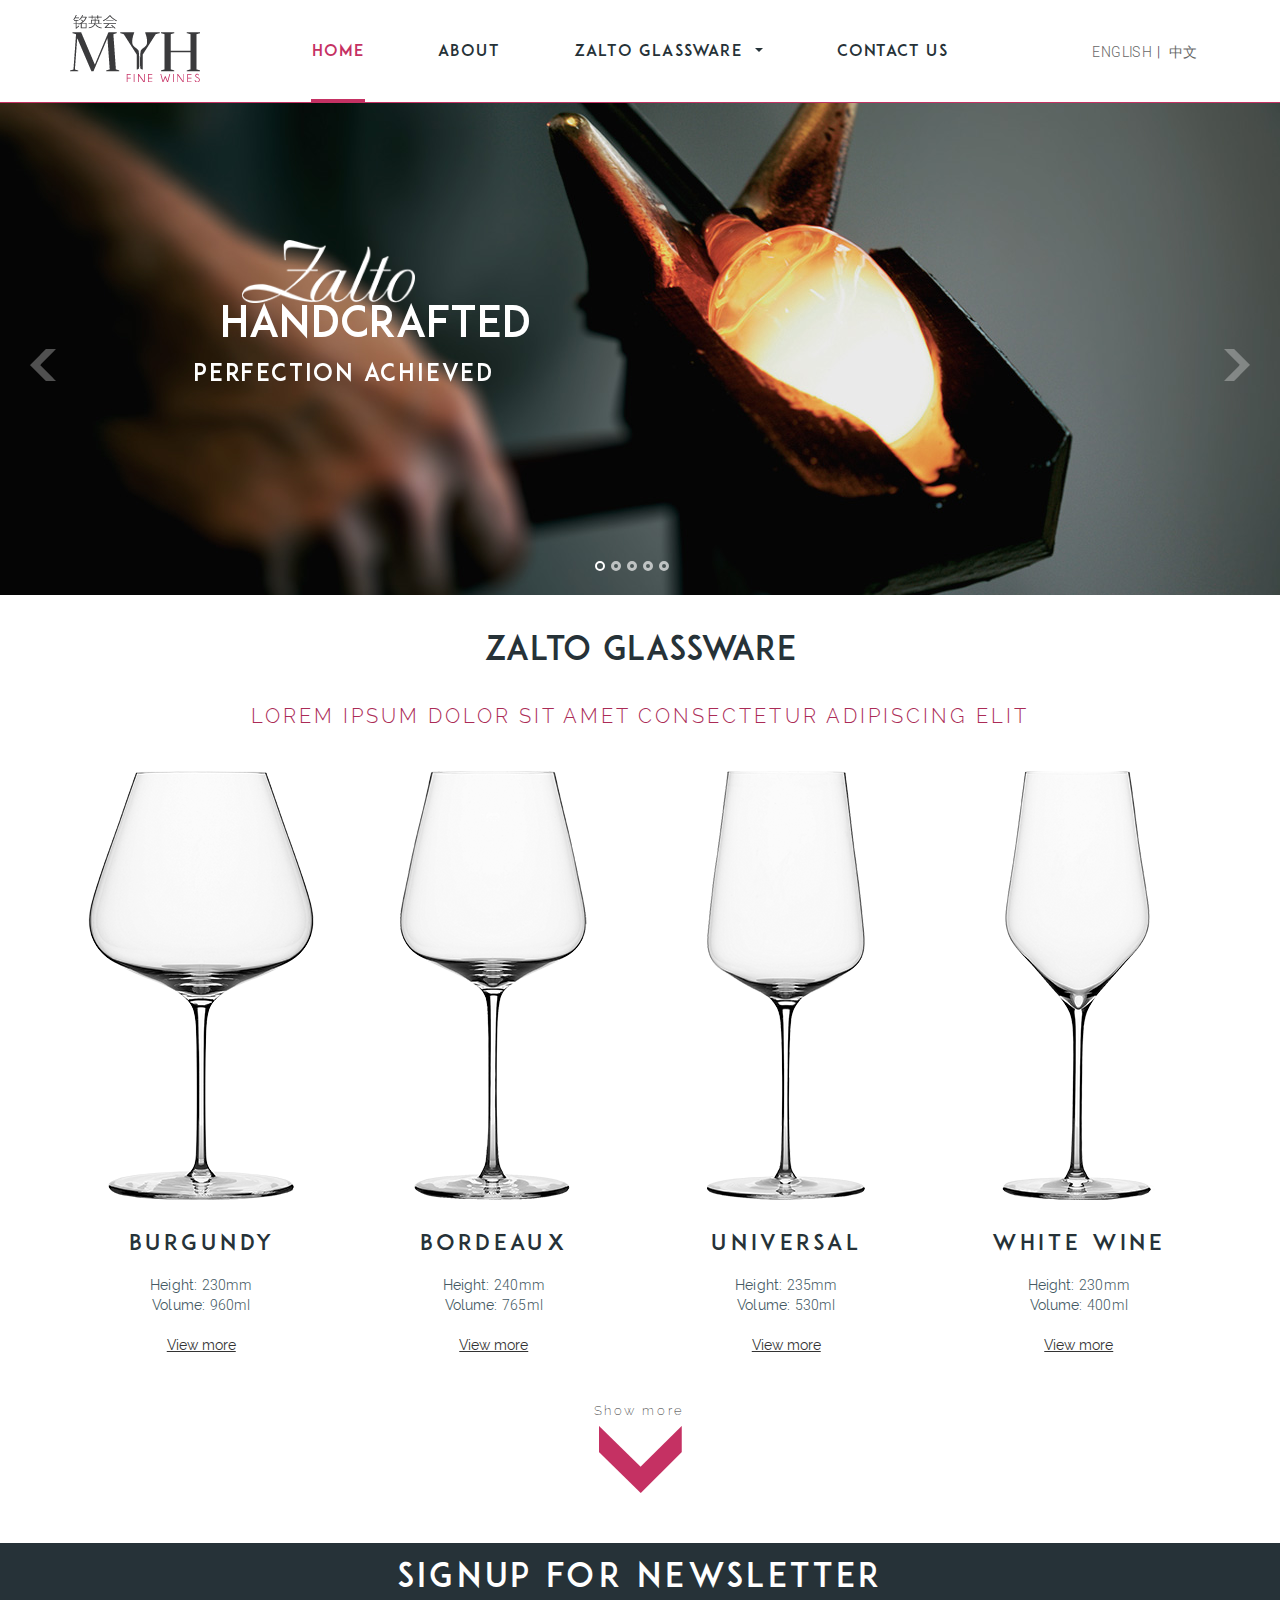
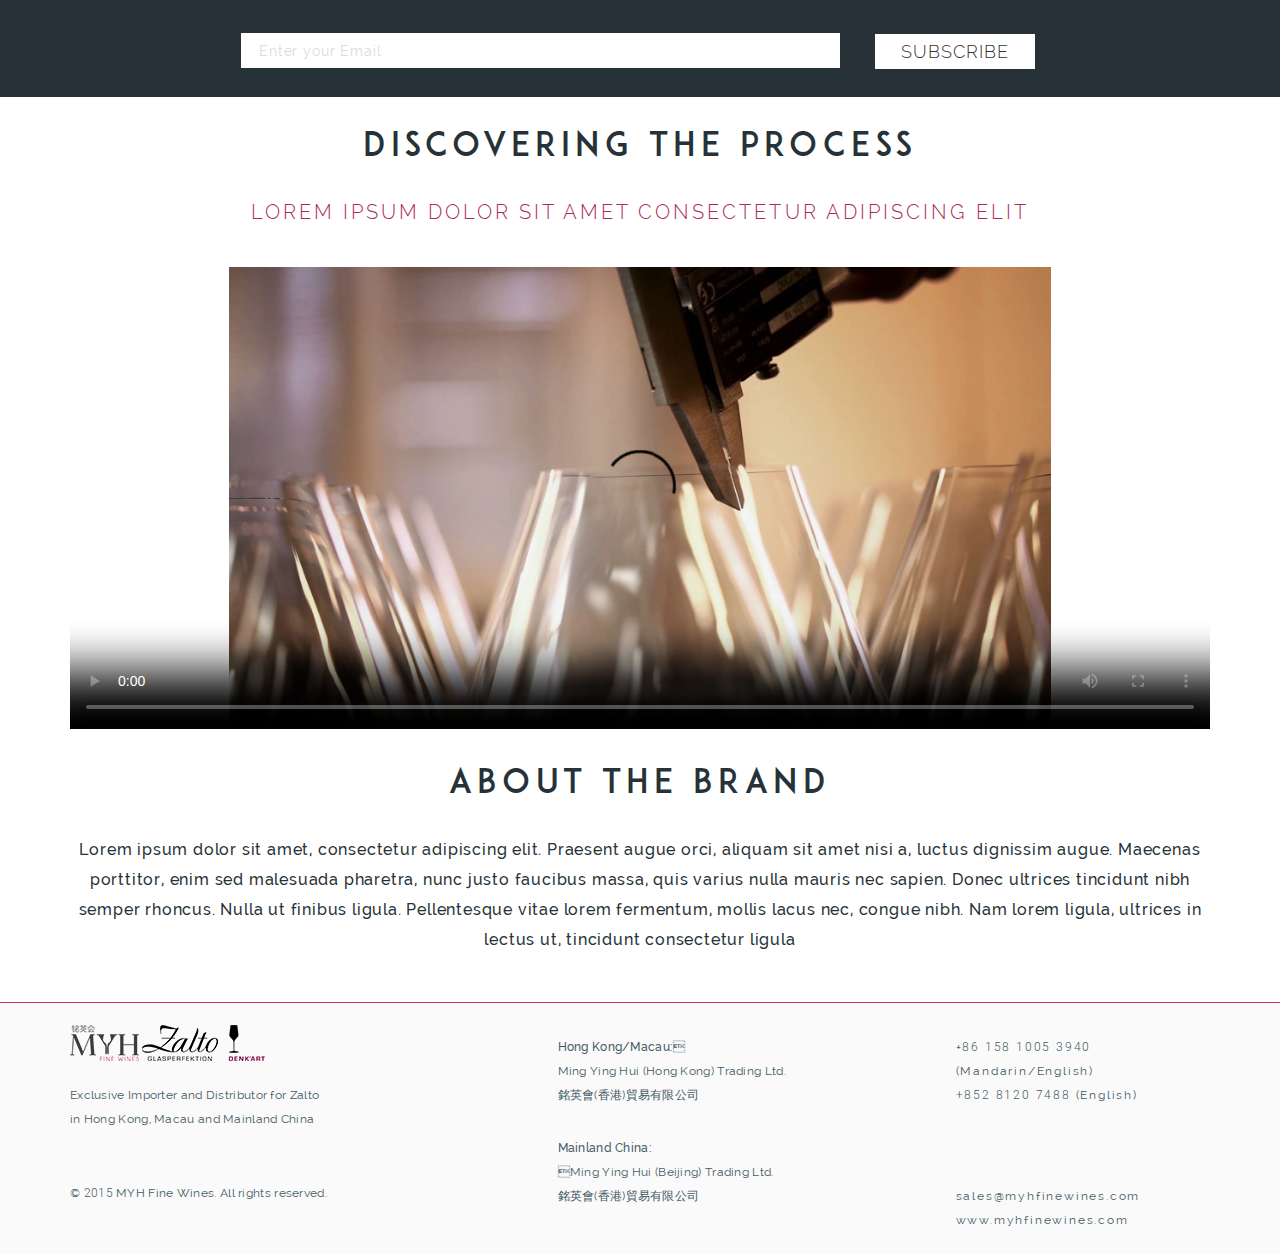
==== index.html @ 25526da5 "19.11.2015 11.42PM" ====
﻿<!DOCTYPE html>
<html lang="en-us">
<head>
    <title>Home</title>
    <meta charset="utf-8" />
    <meta http-equiv="X-UA-Compatible" content="IE=edge">
    <meta name="viewport" content="width=device-width, initial-scale=1.0, maximum-scale=1.0">
    <!-- CSS Files -->
    <!-- Fonts library -->
    <link href="stylesheets/fonts.css" rel="stylesheet" />
    <!-- Bootstrap core CSS-------->
    <link href="stylesheets/bootstrap.min.css" rel="stylesheet" />
    <!-- Custom css------->
    <link href="stylesheets/custom.css" rel="stylesheet" />
    <link href="stylesheets/header_footer.css" rel="stylesheet"/>
    <!-- Master Slider core CSS -->
    <link href="stylesheets/masterslider.css" rel="stylesheet" />

</head>
<body>
    <nav class="navbar navmy-cutom navbar-default navbar-fixed-top">
        <div class="container">
            <div class="navbar-header">
                <!-- For mobile nav -->

                <button type="button" class="navbar-toggle collapsed">
                    <span class="sr-only">Toggle navigation</span>
                    <span class="icon-bar"></span>
                    <span class="icon-bar"></span>
                    <span class="icon-bar"></span>
                </button>
                <!-- Logo -->
                <a class="navbar-brand" href="#">
                    <img alt="Brand" src="images/MYH_finewines_Logo.png">
                </a>
                <div class="lang-cont Mobile">
                    <a href="index.html" class="lang">ENGLISH</a>|
                    <a href="#" class="lang">中文 </a>
                </div>
            </div>
            <div class="navbar-collapse" id="navbar-collapse-1">
                <ul class="nav navbar-nav ">
                    <li class="current"><a href="index.html">HOME</a></li>
                    <li><a href="about.html">ABOUT</a></li>
                    <li class="dropdown">
                        <a href="#" class="dropdown-toggle" data-toggle="dropdown" role="button" aria-haspopup="true" aria-expanded="false">ZALTO GLASSWARE<span class="caret"></span></a>
                        <ul class="dropdown-menu">
                            <li><a href="thebrand.html">THE BRAND</a></li>
                            <li><a href="theglassware.html">THE GLASSWARE</a></li>
                            <li><a href="thepraise.html">THE PRAISE</a></li>
                        </ul>
                    </li>
                    <li><a href="contact.html">CONTACT US</a></li>
                </ul>
                <div class="lang-cont Desktop">
                    <a href="index.html" class="lang">ENGLISH</a>|
                    <a href="#" class="lang">中文 </a>
                </div>
            </div>
        </div><!-- /.container-fluid -->
    </nav>
    <section id="mainSlider">
        <div class="master-slider" id="masterslider" data-height="fullscreen">
            <div class="ms-slide">
                <img src="images/slider.jpg" data-src="images/slider.jpg" alt="lorem ipsum dolor sit" />
                <!-- slide text layer -->
                <img class="ms-layer" alt="Zalto"
                     style="top:145px;left:256px;"
                     data-type="image"
                     data-src="images/zalto_slider.png"
                     src="images/slider.jpg" />
                <h2 class="ms-layer"
                    style="top:172px;left:192px;"
                    data-type="text">
                    HANDCRAFTED
                </h2>
                <p class="ms-layer"
                   style="top:270px;left:204px;"
                   data-type="text">PERFECTION ACHIEVED</p>
            </div>
            <div class="ms-slide">
                <!-- slide background -->
                <img src="images/slider.jpg" data-src="images/slider.jpg" alt="lorem ipsum dolor sit" />
                <img class="ms-layer" alt="Zalto"
                     style="top:145px;left:256px;"
                     data-type="image"
                     data-src="images/zalto_slider.png"
                     src="images/slider.jpg" />
                <h2 class="ms-layer"
                    style="top:172px;left:192px;"
                    data-type="text">
                    HANDCRAFTED
                </h2>
                <p class="ms-layer"
                   style="top:270px;left:204px;"
                   data-type="text">PERFECTION ACHIEVED</p>
            </div>
            <div class="ms-slide">
                <!-- slide background -->
                <img src="images/slider.jpg" data-src="images/slider.jpg" alt="lorem ipsum dolor sit" />
                <img class="ms-layer" alt="Zalto"
                     style="top:145px;left:256px;"
                     data-type="image"
                     data-src="images/zalto_slider.png"
                     src="images/slider.jpg" />
                <h2 class="ms-layer"
                    style="top:172px;left:192px;"
                    data-type="text">
                    HANDCRAFTED
                </h2>
                <p class="ms-layer"
                   style="top:270px;left:204px;"
                   data-type="text">PERFECTION ACHIEVED</p>
            </div>
            <div class="ms-slide">
                <!-- slide background -->
                <img src="images/slider.jpg" data-src="images/slider.jpg" alt="lorem ipsum dolor sit" />
                <img class="ms-layer" alt="Zalto"
                     style="top:145px;left:256px;"
                     data-type="image"
                     data-src="images/zalto_slider.png"
                     src="images/slider.jpg" />
                <h2 class="ms-layer"
                    style="top:172px;left:192px;"
                    data-type="text">
                    HANDCRAFTED
                </h2>
                <p class="ms-layer"
                   style="top:270px;left:204px;"
                   data-type="text">PERFECTION ACHIEVED</p>
            </div>
            <div class="ms-slide">
                <!-- slide background -->
                <img src="images/slider.jpg" data-src="images/slider.jpg" alt="lorem ipsum dolor sit" />
                <img class="ms-layer" alt="Zalto"
                     style="top:145px;left:256px;"
                     data-type="image"
                     data-src="images/zalto_slider.png"
                     src="images/slider.jpg" />
                <h2 class="ms-layer"
                    style="top:172px;left:192px;"
                    data-type="text">
                    HANDCRAFTED
                </h2>
                <p class="ms-layer"
                   style="top:270px;left:204px;"
                   data-type="text">PERFECTION ACHIEVED</p>
            </div>
            <!-- end of slide -->
        </div>
        <!-- end of masterslider -->
    </section>
    <section id="zaltoGlassware">
        <div class="container">
            <div class="row">
                <div class="col-lg-12 col-md-12 col-sm-12 col-xs-12">
                    <h2>zalto glassware</h2>
                </div>
                <div class="col-lg-12 col-md-12 col-sm-12 col-xs-12">
                    <div class="slogan">Lorem ipsum dolor sit amet consectetur adipiscing elit</div>
                </div>
            </div>
            <div class="row">
                <div class="col-lg-3 col-md-3 col-sm-12 col-xs-12">
                    <div class="glass-img">
                        <img src="images/Burgundy.png" alt="Burgundy" />
                    </div>
                    <h3 class="glass-title">Burgundy</h3>
                    <div class="glass-param">
                        <div class="param">Height:<span class="param-number">230mm</span></div>
                        <div class="param">Volume:<span class="param-number">960ml</span></div>
                    </div>
                    <div class="description">
                        <div class="generalDesc">For structured, elegant red and white wines with depth and persistence</div>
                        <div class="secenderyDesc"><span class="desctitle">Especially for:</span>Pinot Noir, Nebbiolo, Barbera, as well as for full-bodied whites like Chardonnay or Grüner Veltliner</div>
                    </div>

                    <span class="swicher">View more</span>
                </div>
                <div class="col-lg-3 col-md-3 col-sm-12 col-xs-12">
                    <div class="glass-img">
                        <img src="images/Bordeaux.png" alt="Bordeaux" />
                    </div>
                    <h3 class="glass-title">Bordeaux</h3>
                    <div class="glass-param">
                        <div class="param">Height:<span class="param-number">240mm</span></div>
                        <div class="param">Volume:<span class="param-number">765ml</span></div>
                    </div>
                    <div class="description">
                        <div class="generalDesc">For full-bodied wines, supported by more tannins and extract</div>
                        <div class="secenderyDesc"><span class="desctitle">Especially for:</span>Bordeaux, Rioja, Brunello, Cabernet Sauvignon, Merlotand Shiraz</div>
                    </div>
                    <span class="swicher">View more</span>
                </div>
                <div class="col-lg-3 col-md-3 col-sm-12 col-xs-12">
                    <div class="glass-img">
                        <img src="images/Universal.png" alt="Universal" />
                    </div>
                    <h3 class="glass-title">Universal</h3>
                    <div class="glass-param">
                        <div class="param">Height:<span class="param-number">235mm</span></div>
                        <div class="param">Volume:<span class="param-number">530ml</span></div>
                    </div>
                    <div class="description">
                        <div class="generalDesc">The versatile choice for both red and white fine wines</div>
                        <div class="secenderyDesc"><span class="desctitle">Especially for:</span>Riesling, Chardonnay, Chianti and full-bodied whites without barrel maturation</div>
                    </div>
                    <span class="swicher">View more</span>
                </div>
                <div class="col-lg-3 col-md-3 col-sm-12 col-xs-12">
                    <div class="glass-img">
                        <img src="images/White Wine.png" alt="White Wine" />
                    </div>
                    <h3 class="glass-title">White Wine</h3>
                    <div class="glass-param">
                        <div class="param">Height:<span class="param-number">230mm</span></div>
                        <div class="param">Volume:<span class="param-number">400ml</span></div>
                    </div>
                    <div class="description">
                        <div class="generalDesc">For elegant, classical fruit forward white wines and medium-bodied red wines</div>
                        <div class="secenderyDesc"><span class="desctitle">Especially for:</span>Sauvignon Blanc, Muskateller, Sangiovese, Rosè, Prosecco, Vintage Champagne</div>
                    </div>
                    <span class="swicher">View more</span>
                </div>
            </div>
            <div class="row zaltoPart2">
                <div class="col-lg-3 col-md-3 col-sm-12 col-xs-12">
                    <div class="glass-img">
                        <img src="images/Champagne.png" alt="Champagne" />
                    </div>
                    <h3 class="glass-title">Champagne</h3>
                    <div class="glass-param">
                        <div class="param">Height:<span class="param-number">240mm</span></div>
                        <div class="param">Volume:<span class="param-number">220ml</span></div>
                    </div>
                    <div class="description">
                        <div class="generalDesc">For the noble, elegant sparkling wines of the world</div>
                        <div class="secenderyDesc"><span class="desctitle">Especially for:</span>Champagne, Sparkling Wines, Spumante and Cava</div>
                    </div>
                    <span class="swicher">View more</span>
                </div>
                <div class="col-lg-3 col-md-3 col-sm-12 col-xs-12">
                    <div class="glass-img">
                        <img src="images/Sweet Wine.png" alt="Sweet Wine" />
                    </div>
                    <h3 class="glass-title">Sweet Wine</h3>
                    <div class="glass-param">
                        <div class="param">Height:<span class="param-number">230mm</span></div>
                        <div class="param">Volume:<span class="param-number">320ml</span></div>
                    </div>
                    <div class="description">
                        <div class="generalDesc">For classic dessert wines, old Vintage Champagnes and barrel-aged distillates</div>
                        <div class="secenderyDesc"><span class="desctitle">Especially for:</span>Sauternes, Ice Wine, Port, Sherry, Madeira and exclusive aged spirits like Single Malts or Cognac</div>
                    </div>
                    <span class="swicher">View more</span>
                </div>
                <div class="col-lg-3 col-md-3 col-sm-12 col-xs-12">
                    <div class="glass-img">
                        <img src="images/Universal.png" alt="Universal" />
                    </div>
                    <h3 class="glass-title">Digestif</h3>
                    <div class="glass-param">
                        <div class="param">Height:<span class="param-number">210mm</span></div>
                        <div class="param">Volume:<span class="param-number">140ml</span></div>
                    </div>
                    <div class="description">
                        <div class="generalDesc">For fine, harmonious distillates or Liqueurs</div>
                        <div class="secenderyDesc"><span class="desctitle">Especially for:</span>Fruit distillates, Grappa, Liqueurs and Bitters</div>
                    </div>
                    <span class="swicher">View more</span>
                </div>
                <div class="col-lg-3 col-md-3 col-sm-12 col-xs-12">
                    <div class="glass-img">
                        <img src="images/White Wine.png" alt="White Wine" />
                    </div>
                    <h3 class="glass-title">Beer</h3>
                    <div class="glass-param">
                        <div class="param">Height:<span class="param-number">223mm</span></div>
                        <div class="param">Volume:<span class="param-number">350ml</span></div>
                    </div>
                    <div class="description">
                        <div class="generalDesc">For finely hopped Pilsner and Lager beers</div>
                    </div>
                    <span class="swicher">View more</span>
                </div>
            </div>
            <div class="row">
                <div class="col-lg-12 col-md-12 col-sm-12 col-xs-12">
                    <div class="showMore">
                        <div class="showMore-textCont">
                            <div class="showMore-text">Show more</div>
                        </div>
                        <div class="showMore-img">
                            <img id="ShowMorePIC" src="images/arrow.png" alt="Show more" />
                        </div>
                    </div>
                </div>
            </div>
        </div>
    </section>
    <section id="subscr">
        <div class="container">
            <div class="row">
                <h3>Signup for Newsletter</h3>
            </div>
            <div class="row">
                <div class="col-lg-12 col-md-12 col-sm-12 col-xs-12">
                    <!-- Begin MailChimp Signup Form -->
                    <form action="//myhfinewines.us9.list-manage.com/subscribe/post?u=66d3ca932ee7b025ebb7ede53&amp;id=703be6ffe3" method="post" id="mc-embedded-subscribe-form" name="mc-embedded-subscribe-form" class="subscribeForm" novalidate>
                        <input type="email" value="" name="EMAIL" class="required email subInput" placeholder="Enter your Email" id="mce-EMAIL">
                        <input type="submit" value="SUBSCRIBE" name="subscribe" id="mc-embedded-subscribe " class="button subBtn ">
                        <div id="mce-responses" class="clear">
                            <div class="response" id="mce-error-response" style="display:none"></div>
                            <div class="response" id="mce-success-response" style="display:none"></div>
                        </div>    <!-- real people should not fill this in and expect good things - do not remove this or risk form bot signups-->
                        <div style="position: absolute; left: -5000px;" aria-hidden="true"><input type="text" name="b_66d3ca932ee7b025ebb7ede53_703be6ffe3" tabindex="-1" value=""></div>
                    </form>
                    <!--End mc_embed_signup-->
                </div>
            </div>
        </div>
    </section>
    <section class="discoProc">
        <div class="container">
            <div class="row">
                <div class="col-lg-12 col-md-12 col-sm-12 col-xs-12 ">
                    <h3>Discovering the process</h3>
                </div>
                <div class="col-lg-12 col-md-12 col-sm-12 col-xs-12 ">
                    <div class="slogan">Lorem ipsum dolor sit amet consectetur adipiscing elit</div>
                </div>
                <div class="col-lg-12 col-md-12 col-sm-12 col-xs-12 ">
                    <div class="videoContainer">
                        <video id="ProcVideo" controls poster="images/poster.jpg">
                            <source src="video/process.mp4" />
                            <source src="video/process.ogv" />
                            <source src="video/process.webm" />
                        </video>
                    </div>
                </div>
            </div>
        </div>
    </section>
    <section id="aboutBrad">
        <div class="container">
            <div class="row">
                <div class="col-lg-12 col-md-12 col-sm-12 col-xs-12 ">
                    <h3>About the brand</h3>
                </div>
                <div class="col-lg-12 col-md-12 col-sm-12 col-xs-12 ">
                    <div class="aboutTxt">Lorem ipsum dolor sit amet, consectetur adipiscing elit. Praesent augue orci, aliquam sit amet nisi a, luctus dignissim augue. Maecenas porttitor, enim sed malesuada pharetra, nunc justo faucibus massa, quis varius nulla mauris nec sapien. Donec ultrices tincidunt nibh semper rhoncus. Nulla ut finibus ligula. Pellentesque vitae lorem fermentum, mollis lacus nec, congue nibh. Nam lorem ligula, ultrices in lectus ut, tincidunt consectetur ligula</div>
                </div>
            </div>
        </div>
    </section>
    <footer>
        <div class="container">
            <div class="row">
                <div class="col-lg-5 col-md-5 col-sm-6 col-xs-6">
                    <div class="foot-img">
                        <img src="images/MYH_finewines_Logo_footer.png" alt="MYH" />
                        <img src="images/zalto denkart_no background_footer.png" alt="Zalto" />
                    </div>
                    <div class="foot-txt botMargin">Exclusive Importer and Distributor for Zalto<br /> in Hong Kong, Macau and Mainland China</div>
                    <div class="foot-txt">© <span style="font-family:'Roboto-Light';">2015</span> MYH Fine Wines. All rights reserved.</div>
                </div>
                <div class="col-lg-7 col-md-7 col-sm-6 col-xs-6">
                    <div class="row">
                        <div class="col-lg-7 col-md-7 col-sm-12 col-xs-12">
                            <div class="foot-cont-txt margtp"><span style="font-family:'Raleway-Medium'">Hong Kong/Macau:</span><br />Ming Ying Hui (Hong Kong) Trading Ltd.<br /> 銘英會(香港)貿易有限公司</div>
                            <div class="foot-cont-txt" style="margin-bottom:0;"><span style="font-family:'Raleway-Medium'">Mainland China:</span><br />Ming Ying Hui (Beijing) Trading Ltd.<br /> 銘英會(香港)貿易有限公司</div>
                        </div>
                        <div class="col-lg-4 col-md-4 col-sm-12 col-xs-12">
                            <div class="foot-info-txt botMargin2 margtp">+<span style="font-family:'Roboto-Light';">86 158 1005 3940</span> (Mandarin/English)<br /><span style="font-family:'Roboto-Light';">+852 8120 7488</span> (English)</div>
                            <div class="foot-info-txt">sales@myhfinewines.com<br />www.myhfinewines.com</div>
                        </div>
                    </div>
                </div>
            </div>
        </div>
    </footer>



    <!-- Bootstrap core JS-------->
    <script src="javascripts/jquery-1.11.3.min.js"></script>
    <script src="javascripts/jquery-migrate-1.2.1.min.js"></script>
    <script src="javascripts/bootstrap.min.js"></script>
    <!-- Master slider core JS -->
    <script src="javascripts/masterslider.min.js"></script>
    <!-- Java Script area -->
    <script src="javascripts/custom.js"></script>
    <script>
        var slider = new MasterSlider();
        slider.setup('masterslider', {
            space: 0,
            width: 1352,
            height: 520,
            loop: true,
            autoplay: true,

        });
        slider.control('bullets', {
            autohide: false, dir: "h", margin: 30
        })
        slider.control('arrows', {
            autohide: false
        });

    </script>
</body>
</html>
---- stylesheets/fonts.css ----
﻿/*
    Dinamicka Development
    Documentation

    This file contains fonts that are used on the site.
*/
@font-face {
    font-family: 'ADAM-CGPRO';
    src: url('../fonts/ADAM-CGPRO/ADAM-CGPRO.woff') format('woff'), url('../fonts/ADAM-CGPRO/ADAM-CGPRO.ttf') format('truetype'), url('../fonts/ADAM-CGPRO/ADAM-CGPRO.otf') format('opentype'), url('../fonts/ADAM-CGPRO/ADAM-CGPRO.eot') format('embedded-opentype');
}
@font-face {
    font-family: 'Raleway-ExtraLight';
    src: url('../fonts/Raleway-ExtraLight/Raleway-ExtraLight.woff') format('woff'), url('../fonts/Raleway-ExtraLight/Raleway-ExtraLight.ttf') format('truetype'), url('../fonts/Raleway-ExtraLight/Raleway-ExtraLight.eot') format('embedded-opentype');
}
@font-face {
    font-family: 'Raleway-Light';
    src: url('../fonts/Raleway-Light/Raleway-Light.woff') format('woff'), url('../fonts/Raleway-Light/Raleway-Light.ttf') format('truetype'), url('../fonts/Raleway-Light/Raleway-Light.eot') format('embedded-opentype');
}
@font-face {
    font-family: 'Raleway-Regular';
    src: url('../fonts/Raleway-Regular/Raleway-Regular.woff') format('woff'), url('../fonts/Raleway-Regular/Raleway-Regular.ttf') format('truetype'), url('../fonts/Raleway-Regular/Raleway-Regular.eot') format('embedded-opentype');
}@font-face {
    font-family: 'Raleway-Medium';
    src: url('../fonts/Raleway-Medium/Raleway-Medium.woff') format('woff'), url('../fonts/Raleway-Medium/Raleway-Medium.ttf') format('truetype'), url('../fonts/Raleway-Medium/Raleway-Medium.eot') format('embedded-opentype');
}
@font-face {
    font-family: 'Roboto-Light';
    src: url('../fonts/Roboto-Light/Roboto-Light.woff') format('woff'), url('../fonts/Roboto-Light/Roboto-Light.ttf') format('truetype'), url('../fonts/Roboto-Light/Roboto-Light.eot') format('embedded-opentype');
}
@font-face {
    font-family: 'Roboto-Medium';
    src: url('../fonts/Roboto-Medium/Roboto-Medium.woff') format('woff'), url('../fonts/Roboto-Medium/Roboto-Medium.ttf') format('truetype'), url('../fonts/Roboto-Medium/Roboto-Medium.eot') format('embedded-opentype');
}
---- stylesheets/custom.css ----
﻿/*
    Dinamicka Development
    Documentation

    Сontents
    1.Helper classes
    2.Header
    3.mainSlider
    4.zaltoGlassware
    5.subscr(Subscribe)
    6.discoProc(Discovering the process)
    7.Adaptive styles section
*/
/*---------mainSlider--------------*/
#mainSlider{
    display:block;
    margin-top:103px;
}
.ms-nav-next,.ms-nav-prev{
    opacity:0.3;
}
.ms-nav-next:hover,.ms-nav-prev:hover{
    opacity:1;
}
.ms-nav-next{
    background-image:url('../images/arrow_slider right.png');
    display:block;
    position:absolute;
    top:50%;
    right:30px;
    left:auto;
    width:26px;
    height:32px;cursor:pointer;
}
.ms-nav-prev{
    background-image:url('../images/arrow_slider left.png');
    display:block;
    position:absolute;
    top:50%;
    left:30px;
    right:auto;
    width:26px;
    height:32px;cursor:pointer;
}
.ms-slide+img{
    width:100%;
}
/*---------mainSlider----end-------*/
/*---------zaltoGlassware--------------*/
.zaltoGlassware{
    display:block;
}
.slogan{
    font-family:'Raleway-Light';
    color: #ab2b56;
    font-size: 1.429em;
    letter-spacing: 0.15em;
    width: 100%;
    text-align: center;
    text-transform: uppercase;
    margin-bottom: 41px;
}
.glass-img img,.showMore-img img{
    display:block;
    margin:0 auto;
}
.glass-title{
    margin-bottom:18px;
    font-size:1.571em;
}
.param{
    width:100%;
    text-align:center;
    font-family:'Raleway-Regular';
    font-size:1em;
    letter-spacing:0.075px;
    color:#455a64;
}
.param-number{
    font-family:'Roboto-Light';
    padding-left:5px;
}
.swicher{
    display:block;
    margin-top:20px;
    margin-bottom:47px;
    width:100%;
    font-family:'Raleway-Regular';
    font-size:1em;
    text-decoration:underline;
    text-align:center;
    cursor:pointer;
}
.showMore-img img {
    cursor: pointer;
    -moz-transition: transform 700ms;
    -o-transition: transform 700ms;
    -webkit-transition: transform 700ms;
    transition: transform 700ms;
}
.rotate180 {
    -moz-transform: rotateX(180deg);
    -ms-transform: rotateX(180deg);
    -o-transform: rotateX(180deg);
    -webkit-transform: rotateX(180deg);
    transform: rotateX(180deg);
}
.showMore-text{
    width:93px;
    font-family:'Raleway-ExtraLight';
    font-size:13px;
    cursor:pointer;
    letter-spacing:0.2em;
    margin:0 auto;
}
.showMore-textCont{
    width:100%;
    margin-bottom:5px;
}
.showMore{
    margin-bottom:50px;
}
.description{
    margin-top:25px;
    display:none;
    overflow:hidden;
}
.generalDesc,.secenderyDesc{
    font-family:'Raleway-Regular';
    font-size:1em;
    letter-spacing:0.075px;
    line-height:20px;
    width:100%;
    text-align:center;
    color:#455a64;
}
.desctitle{
    display:block;
    width:100%;
    margin-top:20px;
    margin-bottom:10px;
    text-align:center;
    color:#c53163;
}
.zaltoPart2{
    display:none;
 }
/*---------zaltoGlassware----end-------*/

/*---------subscr-----------*/
#subscr{
    background-color:#263238;
}
#subscr h3{
    color:#ffffff;
    margin-top:18px;
    margin-bottom:37px;
    letter-spacing:0.1em;
}
.subscribeForm{
    width:70%;
    margin:0 auto;
    margin-bottom:27px;
}
.subInput{
    width: 75%;
    height: 35px;
    padding:0 0 0 1.286em;
    color: #263238;
    border: 0;
    top: -2px;
    position: relative;
    font-family:'Raleway-Regular';
    font-size:1em;
}
.subBtn{
    background-color: #ffffff;
    height: 35px;
    border: 0;
    margin-left: 4%;
    width: 20%;
    font-family: 'Raleway-Light';
    font-size: 1.286em;
    letter-spacing: 0.06em;
    padding: 0;
}
.subBtn:hover{
    background-color:#fafafa;
}
.subInput::-webkit-input-placeholder     {color:#dcdcdc; letter-spacing:0.06em} 
.subInput:-moz-placeholder      {color:#dcdcdc; letter-spacing:0.06em} 
.subInput:-ms-input-placeholder {color:#dcdcdc; letter-spacing:0.06em}   
/*---------subscr------end-----*/
/*---------discoProc-----------*/
#discoProc{
    margin-bottom:38px;
}
#ProcVideo{
    height:462px;
    width:100%;
    margin:0 auto;
}
/*---------discoProc---end-----*/
/*---------aboutBrad-----------*/
#aboutBrad{
    margin-bottom:47px;
}
.aboutTxt{
    font-family:'Raleway-Medium';
    font-size:1.143em;
    color:#263238;
    letter-spacing:0.05em;
    width:100%;
    text-align:center;
    line-height:30px;
}
/*---------aboutBrad---end-----*/
/*---------Adaptive styles section--------------*/
@media(min-width:320px){
    .nav>li{margin:0 10px;}
    footer{text-align:center;}
    .margtp{margin-top:10px}
    .botMargin2{margin-bottom:10px;}
    .botMargin{margin-bottom:150px;}
    .foot-cont-txt{margin-bottom:10px;}
    ul.navbar-nav{margin-left:0;}
    .lang-cont{margin: 42px 0 42px 15%;font-size: 1em;letter-spacing:0.025em}
    .Mobile{display:inline-block;}
    .Desktop{display:none;}
    body{font-size:12px}
    .navbar-collapse{height:0}
    li.current{border-bottom:0}
    .expand{height:405%}
}
@media(min-width:769px){
    footer{text-align:left;}
    .botMargin2{margin-bottom:77px;}
    .botMargin{margin-bottom:50px;}
    .foot-cont-txt{margin-bottom:29px;}
    .Mobile{display:none;}
    .Desktop{display:inline-block;}
    .lang-cont{margin: 48px 0 42px 0;font-size: 0.5em;letter-spacing:0}
    .navbar-collapse{height:102px}
        li.current{border-bottom: 3px solid #c53163;}
        .expand{height:102px}
}
@media(min-width:993px){
    .nav>li{margin:0 15px;}
    ul.navbar-nav{margin-left:45px;}
    .lang-cont{margin: 42px 0 42px 9%;font-size: 1em;letter-spacing:0.025em}
    body{font-size:14px}

}
@media(min-width:1201px){    
    .nav>li{margin:0 36px;}
    ul.navbar-nav{margin-left:60px;}
    .lang-cont{margin: 42px 0 42px 9%;font-size: 1em;letter-spacing:0.025em}

}
/*---------Adaptive styles section------end-----*/
---- stylesheets/header_footer.css ----
﻿
/*
    Dinamicka Development
    Documentation

    Сontents
    This file contains styles for Header and footer
*/
body {
    margin:0;
}
h1{
    font-family:'ADAM-CGPRO';
    font-size: 2.357em;
    color: #263238;
    letter-spacing: 0.0075em;
    text-transform: uppercase;
    width: 100%;
    text-align: center;
    margin-top: 39px;
    margin-bottom: 31px;
}
h2{
    font-family:'ADAM-CGPRO';
    font-size: 2.357em;
    color: #263238;
    letter-spacing: 0.0075em;
    text-transform: uppercase;
    width: 100%;
    text-align: center;
    margin-top: 39px;
    margin-bottom: 31px;
}
h3{
    font-family:'ADAM-CGPRO';
    margin-top:33px;
    margin-bottom: 31px;
    font-size: 2.357em;
    color: #263238;
    letter-spacing: 0.15em;
    text-transform: uppercase;
    width: 100%;
    text-align: center;
}
/*-------------header-----------------*/
.navmy-cutom{
    height:103px;
    border-bottom:1px solid #c53163;
    margin-bottom:0;
    background-color:#ffffff;
}
.navmy-cutom .container{
    height:103px;
}
.navbar-header{
    height:100%;
}
.collapse ul.navbar-nav{
    height:102px;
    width: auto;
}
.navbar-nav{
    height:102px;
}
.nav>li{
    height: 100%;
}
.nav>li a{
    font-family:'ADAM-CGPRO';
    font-size:1.143em;
    letter-spacing:0.075em;
    color:#263238;
    height: 100%;
}
li.current{
    border-bottom: 3px solid #c53163;
}
li.current a,.nav>li a:hover{
    color:#c53163;
}

.dropdown-menu>li>a{
    padding:16px 71px 16px 5px;
    color:#ffffff;
}
.dropdown-menu>li>a:hover{
    background-color:#ffffff;
    color:#263238;
}
.dropdown-menu>li:hover{
    background-color:#ffffff;
    color:#c53163;
}
.lang-cont{
    display: inline-block;
    font-family: 'Roboto-Light';
    letter-spacing: 0.025em;
    color:#333333!important;
}
.lang-cont a{
   color:#333333!important;
   padding:5px;
   opacity:0.75;
}
.lang-cont a:hover,.lang-cont a:focus{
    text-decoration:none;
    color:#333333;
    opacity:1;
}
.navbar-toggle{
    margin-top:5%;
    margin-right:25px;
}
.navbar-collapse {
    background-color: #ffffff;}
/*-------------header-------end----------*/
/*-------------footer-------------------*/
footer{
    border-top:1px solid #c53163;
    padding-top:22px;
    padding-bottom:22px;
    font-family:'Raleway-Regular';
    font-size:0.857em;
    letter-spacing:0.025em;
    line-height:24px;
    color:#455a64;
    background-color:#fafafa;
}
.foot-img{
    margin-bottom:22px;
}
.foot-txt{
    width:100%;
}
.foot-info-txt{
    letter-spacing:0.15em
}
/*-------------footer------end----------*/
/*---------Adaptive styles section--------------*/
@media(min-width:320px){
    .nav>li{margin:0 10px;}
    footer{text-align:center;}
    .margtp{margin-top:10px}
    .botMargin2{margin-bottom:10px;}
    .botMargin{margin-bottom:150px;}
    .foot-cont-txt{margin-bottom:10px;}
    ul.navbar-nav{margin-left:0;}
    .lang-cont{margin: 42px 0 0 15%;font-size: 1em;letter-spacing:0.025em}
    .Mobile{display:inline-block;}
    .Desktop,.Desktop-block{display:none;}
    body{font-size:12px}
    .navbar-collapse{height:0;overflow: hidden;}
    li.current{border-bottom:0}
    .expand{height:405%}
    .hollow{height:0;}
}
@media(min-width:769px){
    footer{text-align:left;}
    .botMargin2{margin-bottom:77px;}
    .botMargin{margin-bottom:50px;}
    .foot-cont-txt{margin-bottom:29px;}
    .Mobile{display:none;}
    .Desktop{display:inline-block;}
    .Desktop-block{display:block;}
    .lang-cont{margin: 48px 0 0 0;font-size: 0.5em;letter-spacing:0}
    .navbar-collapse{height:102px;overflow: visible;}
    li.current{border-bottom: 3px solid #c53163;}
    .expand{height:102px}
    .dropdown-menu{background-color:#263238;padding:0;border:1px solid transparent;width:100%}
    .hollow{height:36px;}

}
@media(min-width:993px){
    .nav>li{margin:0 15px;}
    ul.navbar-nav{margin-left:45px;}
    .lang-cont{margin: 42px 0 0 9%;font-size: 1em;letter-spacing:0.025em}
    body{font-size:14px}
    .dropdown-menu{background-color:#263238;padding:0;border:1px solid transparent;}
}
@media(min-width:1201px){    
    .nav>li{margin:0 36px;}
    ul.navbar-nav{margin-left:60px;}
    .lang-cont{margin: 42px 0 0 9%;font-size: 1em;letter-spacing:0.025em}

}
/*---------Adaptive styles section------end-----*/
---- stylesheets/masterslider.css ----
/** 
 *  Master Slider
 *	version 1.0
 * 	Core css file
 */

.master-slider {
    position: relative;
    visibility: hidden;
    height: 100%;
    -moz-transform: translate3d(0, 0, 0);
    -ms-transform: translate3d(0, 0, 0);
    -o-transform: translate3d(0, 0, 0);
    -webkit-transform: translate3d(0, 0, 0);
    transform: translate3d(0, 0, 0);
}

.master-slider h1, 
.master-slider h2,
.master-slider p {
	font-size:45px;
	font-family:'ADAM-CGPRO';
	color:white;
	font-weight:100;
    display:block;
    width:initial;
}

.master-slider h2 {
	font-size:46px;
}

.master-slider p {
	font-size:25px;
	font-weight:100;
	line-height:35px;
    letter-spacing:0.075em;
}

.master-slider .center {
	text-align:center;	
}

.master-slider p a.btn {
	text-shadow:none;
}

.ms-slide {
	overflow:hidden;
	height:100%;
}

.master-slider.before-init{}

.master-slider img {max-width:none;}

.ms-ie img{border:none;}
.ms-ie8 * {opacity:inherit;filter:inherit;}
.ms-ie7   {zoom:1;}

.ms-loading-container{
	position:absolute;
	width:100%;
	top:0;
}

.ms-loading-container .ms-loading,
.ms-slide .ms-slide-loading {
	width: 36px;
	height: 36px;
	background: no-repeat center white;
	border-radius: 60px;
	box-shadow: 0px 0px 3px rgba(0,0,0,0.2);
	position: absolute;
	left: 50%;
	top: 50%;
	margin: -18px;
	opacity: 0.9;
}

/* grab cursor */
.ms-def-cursor{cursor:auto !important;}
.ms-grab-cursor{cursor: move;}
.ms-grabbing-cursor{cursor:move;}
.ms-ie .ms-grab-cursor{cursor: url("../masterslider/style/grab.cur"), move;}
.ms-ie .ms-grabbing-cursor {cursor: url("../masterslider/style/grabbing.cur"), move;}

.ms-view { 
	margin:0px auto;
	overflow:hidden;
	position:relative;
	-webkit-perspective: 2000px;
	-moz-perspective: 2000px;
	-ms-perspective: 2000px;
	perspective: 2000px;
}

.ms-view .ms-slide-container{position:relative;}

.ms-slide {
	position:absolute;
	-webkit-transform: translateZ(0px);
	-moz-transform: translateZ(0px);
	-ms-transform: translateZ(0px);
	-o-transform: translateZ(0px);
	transform: translateZ(0px);
	
	-webkit-transform-style: preserve-3d;
	-moz-transform-style: preserve-3d;
	-ms-transform-style: preserve-3d;
	transform-style: preserve-3d;

	height:100%;
}

.ms-slide.selected {}

.ms-slide .ms-slide-bgcont{
	overflow:hidden;
	width: 100%;
}

.ms-container { position:relative;}
.ms-slide .ms-slide-bgcont img , .ms-container{
	-webkit-user-select:none;
	-moz-user-select:none;
	-ms-user-select:none;
	user-select:none;
}

.ms-slide .ms-layer{position:absolute;}

.ms-slide .ms-slide-layers{
	position: absolute;
	overflow:hidden;
	width:100%;
	height: 100%;
	z-index: 10;
	top:0px;
	-webkit-transform: translateZ(0.1px);
	-moz-transform: translateZ(0.1px);
	-ms-transform: translateZ(0.1px);
	-o-transform: translateZ(0.1px);
	transform: translateZ(0.1px);
}

.ms-slide .ms-slide-video{
	position:absolute;
	top:0;
	z-index: 11;
	background:black;
	padding:0;
	margin: 0;
	border: none;
}

.ms-layer.video-box{background:black;}
.ms-layer.video-box iframe{
	padding:0;
	margin: 0;
	border: none;
	position: absolute;
	z-index: 10;
}
.ms-slide .ms-slide-vpbtn , .ms-slide .ms-video-btn{
	position:absolute;
	cursor: pointer;
	z-index: 12;
}

.ms-slide .ms-slide-vcbtn{
	position:absolute;
	cursor: pointer;
	z-index: 13;
}

.ms-video-img{
	position:absolute;
	width:100%;
	height:100%;
}

.ms-mask-frame{
	overflow:hidden;
	position:absolute;
	float:left;
}

/* controls */

.ms-thumb-list{
	overflow:hidden;
	position:absolute;
}
.ms-thumbs-cont{position: relative;}
.ms-thumb-frame img{width:100%;	height:auto;}
.ms-thumb-frame{
	cursor:pointer;
	float: left;
	overflow: hidden;
}

.ms-bullet{cursor:pointer;float: left;}

.ms-sbar .ms-bar{
	position:relative;
	-webkit-transition: opacity 300ms;
	-moz-transition: opacity 300ms;
	-ms-transition: opacity 300ms;
	-o-transition: opacity 300ms;
	transition: opacity 300ms;
}

.ms-time-bar{
	-webkit-transition: width 120ms linear;
	-moz-transition: width 120ms linear;
	-ms-transition: width 120ms linear;
	-o-transition: width 120ms linear;
	transition: width 120ms linear;

}

.ms-ie7 .ms-tooltip-arrow{
	height:0px;
}

.ms-icon {
	padding:0;
}

.ms-icon i.fa {
	font-size:24px;
	height:60px;
	width:60px;
	background:#fff;
	color:#6ebff3;
	line-height:60px;
	padding:0 0 0 18px;
	margin:0;
	-webkit-transition: all 700ms cubic-bezier(0.230, 1.000, 0.320, 1.000);
	-moz-transition: all 700ms cubic-bezier(0.230, 1.000, 0.320, 1.000);
	-ms-transition: all 700ms cubic-bezier(0.230, 1.000, 0.320, 1.000);
	-o-transition: all 700ms cubic-bezier(0.230, 1.000, 0.320, 1.000);
	transition: all 700ms cubic-bezier(0.230, 1.000, 0.320, 1.000); 	
	-webkit-border-radius: 60px;
	-moz-border-radius: 60px;
	border-radius: 60px;
}

.ms-icon:hover i.fa {
	background:#6ebff3;
	color:#fff;	
}

/**
* /////////////////////
* Custom code
* /////////////////////
*/
.ms-nav-next {
	
}

.ms-bullets.ms-dir-h {
	display:inline-block;
	text-align:center;
	position:absolute;
	top:93%;
	width:100%;
	left:50%;
	margin-left:-45px; /** Tweak to center buttons **/
}

.ms-bullets.ms-dir-h .ms-bullet {
	width:10px;
	position:relative;
	padding:0;
	top:0;
	left:0;
	height:10px;
	margin-right:6px;
	border:3px solid rgba(255,255,255,0.65);
	-webkit-border-radius: 50%;
	-moz-border-radius: 50%;
	border-radius: 50%;
	display:inline-block;
    	-webkit-transition: all 700ms cubic-bezier(0.230, 1.000, 0.320, 1.000);
	-moz-transition: all 700ms cubic-bezier(0.230, 1.000, 0.320, 1.000);
	-ms-transition: all 700ms cubic-bezier(0.230, 1.000, 0.320, 1.000);
	-o-transition: all 700ms cubic-bezier(0.230, 1.000, 0.320, 1.000);
	transition: all 700ms cubic-bezier(0.230, 1.000, 0.320, 1.000); 	
}

.ms-bullets.ms-dir-h .ms-bullet:hover {
	border:3px solid rgba(255,255,255,1);
}

.ms-bullets.ms-dir-h .ms-bullet-selected {
	border:2px solid rgba(255,255,255,1);
}

.ms-bullets.ms-dir-h .ms-bullet-selected:hover {
	border:2px solid rgba(255,255,255,1);
}
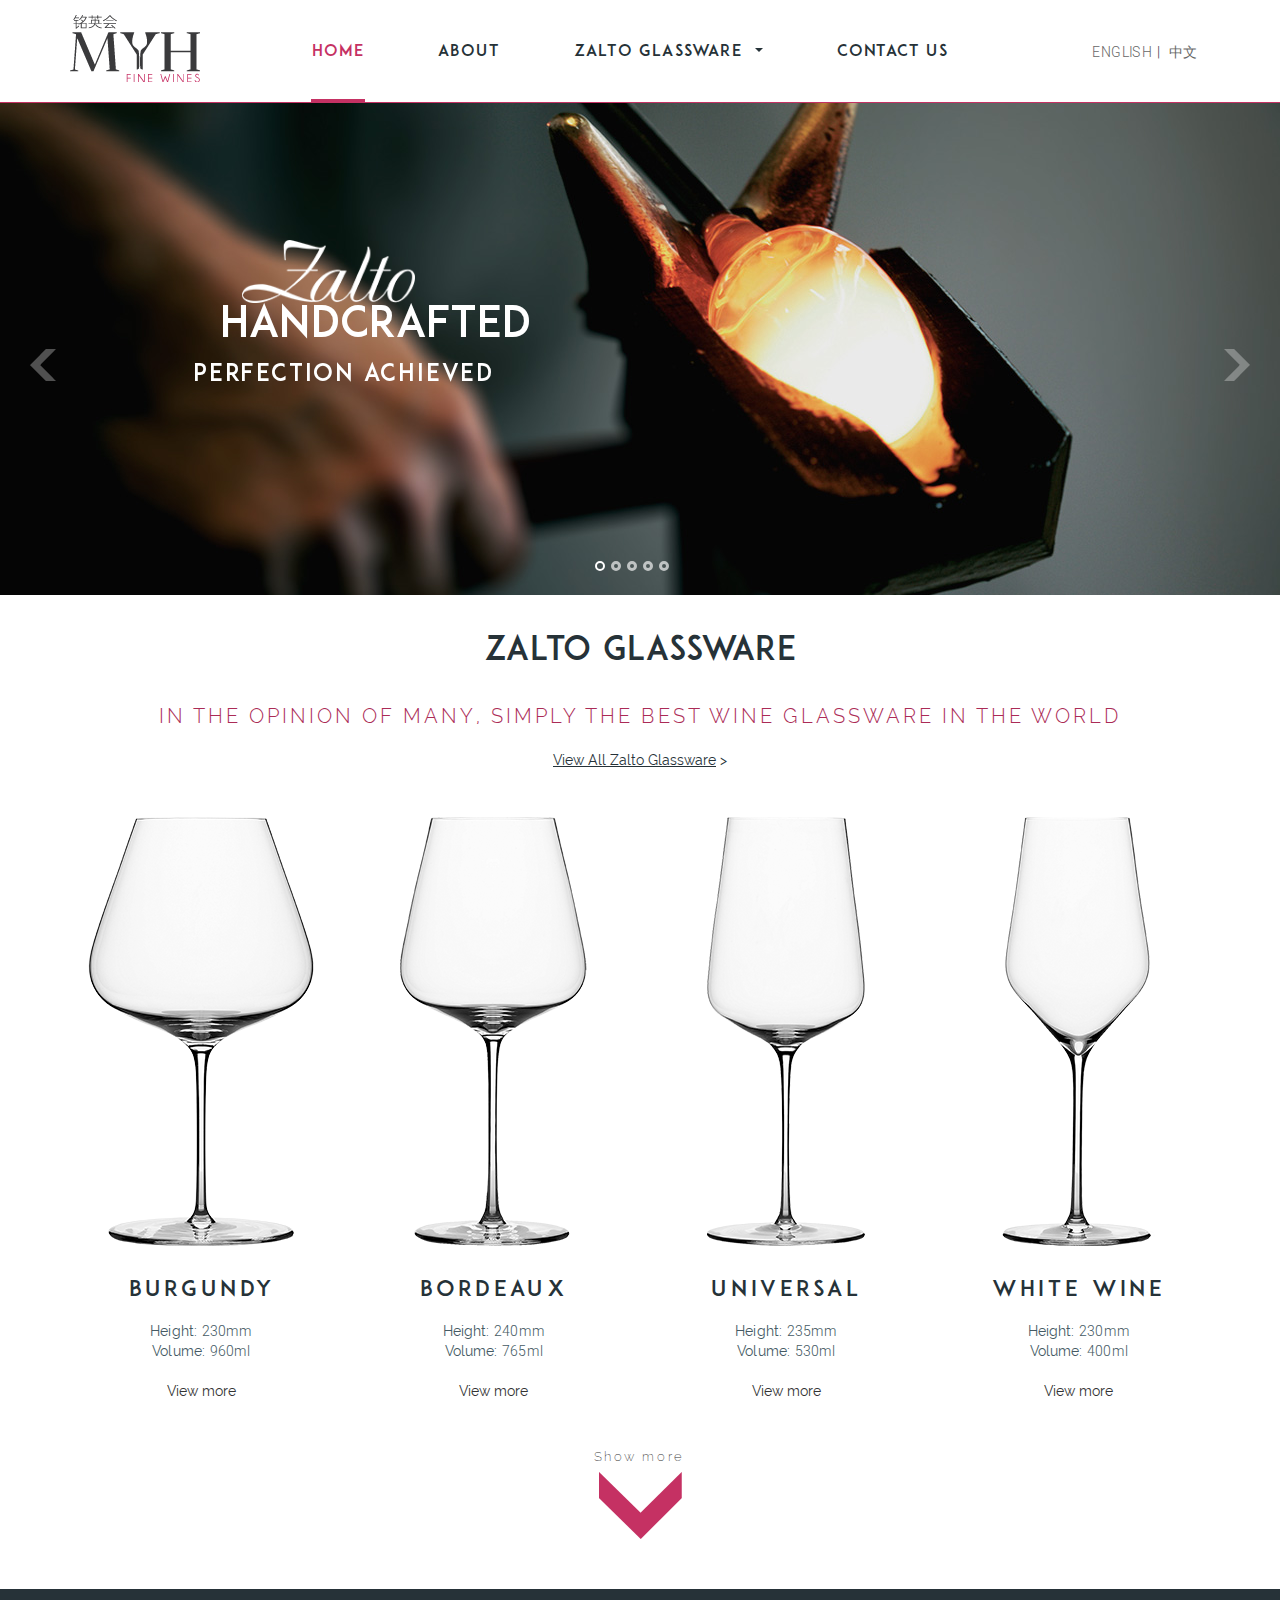
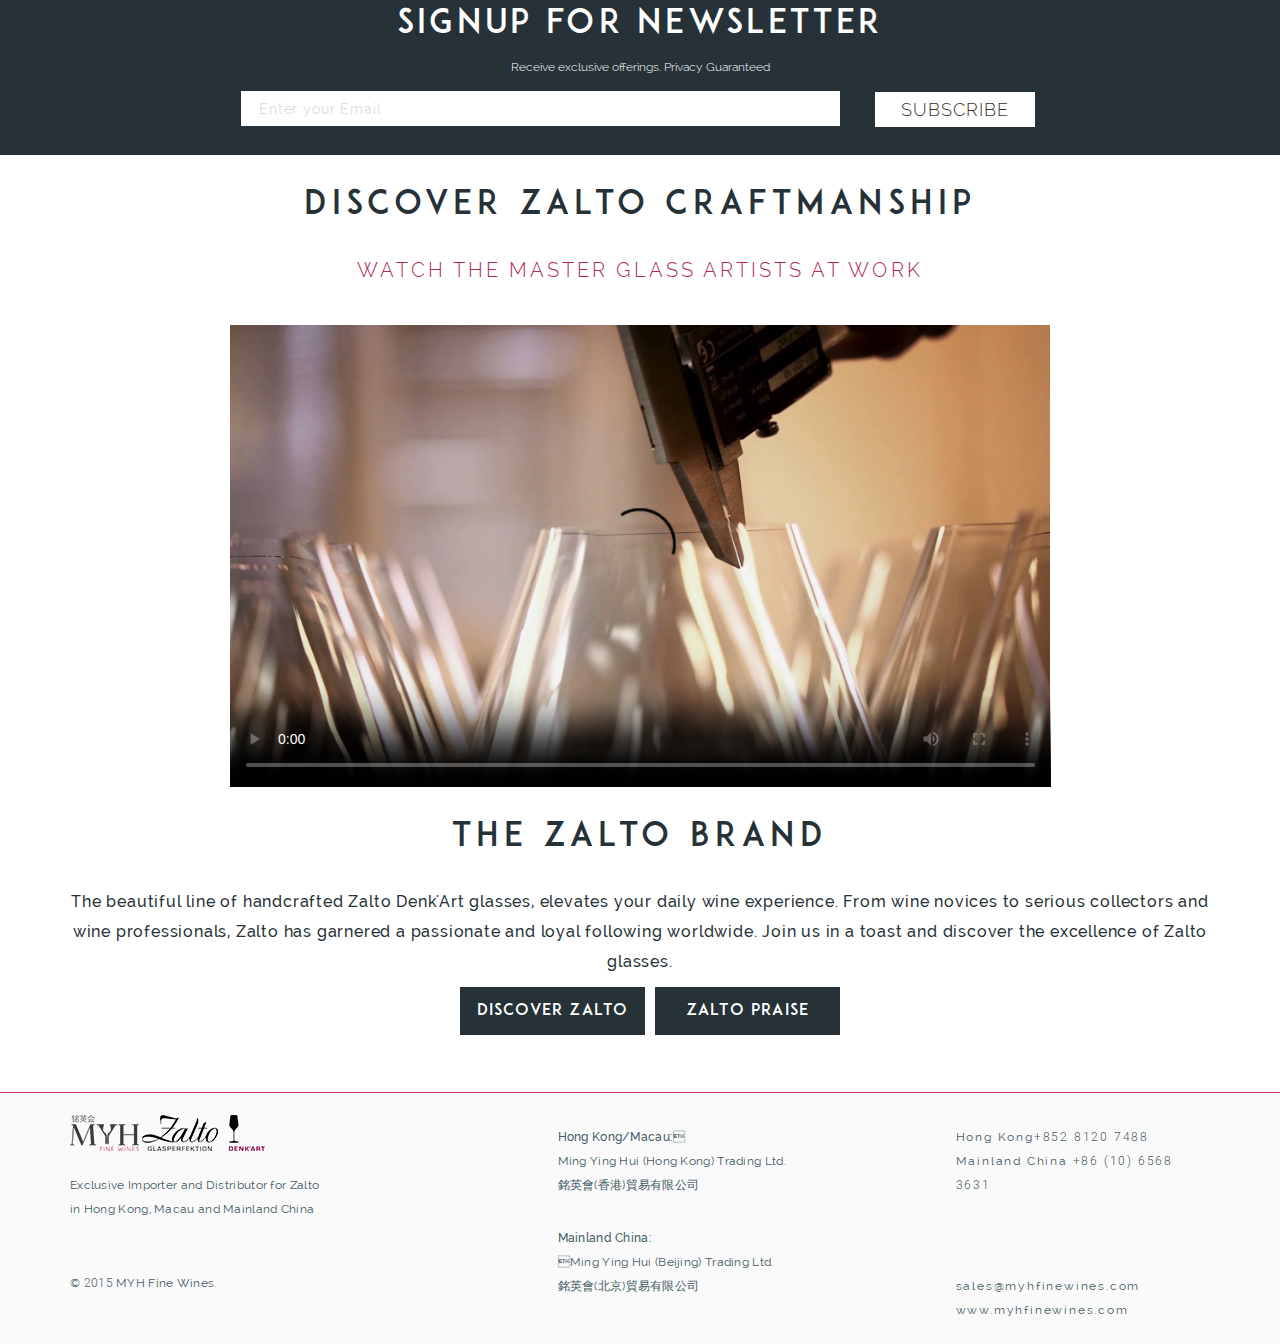
==== commit 7f0d3ed5: "23.11.2015 2.12AM" ====
--- a/index.html
+++ b/index.html
@@ -157,7 +157,8 @@
                     <h2>zalto glassware</h2>
                 </div>
                 <div class="col-lg-12 col-md-12 col-sm-12 col-xs-12">
-                    <div class="slogan">Lorem ipsum dolor sit amet consectetur adipiscing elit</div>
+                    <div class="slogan" style="margin-bottom:0">In the opinion of many, simply the best wine glassware in the world</div>
+                    <div class="hyper"><a href="theglassware.html" class="underline">View All Zalto Glassware</a><a href="theglassware.html" class="not-under"><span> ></span></a></div>
                 </div>
             </div>
             <div class="row">
@@ -301,7 +302,8 @@
     <section id="subscr">
         <div class="container">
             <div class="row">
-                <h3>Signup for Newsletter</h3>
+                <h3 style="margin-bottom:16px">Signup for Newsletter</h3>
+                <div class="udertext">Receive exclusive offerings. Privacy Guaranteed</div>
             </div>
             <div class="row">
                 <div class="col-lg-12 col-md-12 col-sm-12 col-xs-12">
@@ -324,10 +326,10 @@
         <div class="container">
             <div class="row">
                 <div class="col-lg-12 col-md-12 col-sm-12 col-xs-12 ">
-                    <h3>Discovering the process</h3>
+                    <h3>Discover zalto craftmanship</h3>
                 </div>
                 <div class="col-lg-12 col-md-12 col-sm-12 col-xs-12 ">
-                    <div class="slogan">Lorem ipsum dolor sit amet consectetur adipiscing elit</div>
+                    <div class="slogan">Watch the master glass artists at work</div>
                 </div>
                 <div class="col-lg-12 col-md-12 col-sm-12 col-xs-12 ">
                     <div class="videoContainer">
@@ -345,10 +347,20 @@
         <div class="container">
             <div class="row">
                 <div class="col-lg-12 col-md-12 col-sm-12 col-xs-12 ">
-                    <h3>About the brand</h3>
+                    <h3>The Zalto brand</h3>
                 </div>
                 <div class="col-lg-12 col-md-12 col-sm-12 col-xs-12 ">
-                    <div class="aboutTxt">Lorem ipsum dolor sit amet, consectetur adipiscing elit. Praesent augue orci, aliquam sit amet nisi a, luctus dignissim augue. Maecenas porttitor, enim sed malesuada pharetra, nunc justo faucibus massa, quis varius nulla mauris nec sapien. Donec ultrices tincidunt nibh semper rhoncus. Nulla ut finibus ligula. Pellentesque vitae lorem fermentum, mollis lacus nec, congue nibh. Nam lorem ligula, ultrices in lectus ut, tincidunt consectetur ligula</div>
+                    <div class="aboutTxt">The beautiful line of handcrafted Zalto Denk'Art glasses, elevates your daily wine experience. From wine novices to serious collectors and wine professionals, Zalto has garnered a passionate and loyal following worldwide. Join us in a toast and discover the excellence of Zalto glasses.</div>
+                </div>
+            </div>
+            <div class="row">
+                <div class="col-lg-4 col-md-3"></div>
+                <div class="col-lg-2 col-md-3 col-sm-12 col-xs-12">
+                    <div class="brand-btn"><a href="thebrand.html">Discover Zalto</a></div>
+                </div>
+                <div class="col-lg-2 col-md-3 col-sm-12 col-xs-12">
+                    <div class="praise-btn"><a href="thepraise.html">Zalto praise</a></div>
+
                 </div>
             </div>
         </div>
@@ -362,16 +374,16 @@
                         <img src="images/zalto denkart_no background_footer.png" alt="Zalto" />
                     </div>
                     <div class="foot-txt botMargin">Exclusive Importer and Distributor for Zalto<br /> in Hong Kong, Macau and Mainland China</div>
-                    <div class="foot-txt">© <span style="font-family:'Roboto-Light';">2015</span> MYH Fine Wines. All rights reserved.</div>
+                    <div class="foot-txt">© <span style="font-family:'Roboto-Light';">2015</span> MYH Fine Wines.</div>
                 </div>
                 <div class="col-lg-7 col-md-7 col-sm-6 col-xs-6">
                     <div class="row">
                         <div class="col-lg-7 col-md-7 col-sm-12 col-xs-12">
                             <div class="foot-cont-txt margtp"><span style="font-family:'Raleway-Medium'">Hong Kong/Macau:</span><br />Ming Ying Hui (Hong Kong) Trading Ltd.<br /> 銘英會(香港)貿易有限公司</div>
-                            <div class="foot-cont-txt" style="margin-bottom:0;"><span style="font-family:'Raleway-Medium'">Mainland China:</span><br />Ming Ying Hui (Beijing) Trading Ltd.<br /> 銘英會(香港)貿易有限公司</div>
+                            <div class="foot-cont-txt" style="margin-bottom:0;"><span style="font-family:'Raleway-Medium'">Mainland China:</span><br />Ming Ying Hui (Beijing) Trading Ltd.<br /> 銘英會(北京)貿易有限公司</div>
                         </div>
-                        <div class="col-lg-4 col-md-4 col-sm-12 col-xs-12">
-                            <div class="foot-info-txt botMargin2 margtp">+<span style="font-family:'Roboto-Light';">86 158 1005 3940</span> (Mandarin/English)<br /><span style="font-family:'Roboto-Light';">+852 8120 7488</span> (English)</div>
+                        <div class="col-lg-5 col-md-5 col-sm-12 col-xs-12">
+                            <div class="foot-info-txt botMargin2 margtp">Hong Kong<span style="font-family:'Roboto-Light';">+852 8120 7488</span> <br />Mainland China <span style="font-family:'Roboto-Light';">+86 (10) 6568 3631</span></div>
                             <div class="foot-info-txt">sales@myhfinewines.com<br />www.myhfinewines.com</div>
                         </div>
                     </div>
--- a/stylesheets/custom.css
+++ b/stylesheets/custom.css
@@ -80,17 +80,21 @@
     font-family:'Roboto-Light';
     padding-left:5px;
 }
-.swicher{
+.swicher,.hyper{
     display:block;
     margin-top:20px;
     margin-bottom:47px;
     width:100%;
     font-family:'Raleway-Regular';
     font-size:1em;
-    text-decoration:underline;
     text-align:center;
     cursor:pointer;
 }
+.pointer{font-family:'ADAM-CGPRO';text-decoration:none;}
+.underline{text-decoration:underline;color:#263238;}
+.underline:hover{color:#263238!important}
+.not-under{text-decoration:none;color:#263238}
+.not-under:hover{text-decoration:none;color:#263238}
 .showMore-img img {
     cursor: pointer;
     -moz-transition: transform 700ms;
@@ -187,18 +191,34 @@
 .subBtn:hover{
     background-color:#fafafa;
 }
-.subInput::-webkit-input-placeholder     {color:#dcdcdc; letter-spacing:0.06em} 
-.subInput:-moz-placeholder      {color:#dcdcdc; letter-spacing:0.06em} 
-.subInput:-ms-input-placeholder {color:#dcdcdc; letter-spacing:0.06em}   
+.subInput::-webkit-input-placeholder{color:#dcdcdc; letter-spacing:0.06em} 
+.subInput:-moz-placeholder          {color:#dcdcdc; letter-spacing:0.06em} 
+.subInput:-ms-input-placeholder     {color:#dcdcdc; letter-spacing:0.06em} 
+
+.subInput::-webkit-input-placeholder::after,
+.subInput::-moz-placeholder::after,
+.subInput:-ms-input-placeholder::after  {
+    content:'*';
+    color:red;
+} 
+.udertext{
+    font-family:'Raleway-Light';
+    font-size:0.857em;
+    width:100%;
+    text-align:center;
+    display:block;
+    color:#ffffff;
+    margin-bottom:16px
+} 
 /*---------subscr------end-----*/
 /*---------discoProc-----------*/
 #discoProc{
     margin-bottom:38px;
 }
 #ProcVideo{
-    height:462px;
-    width:100%;
+    width:72%;
     margin:0 auto;
+    display:block;
 }
 /*---------discoProc---end-----*/
 /*---------aboutBrad-----------*/
@@ -213,6 +233,31 @@
     width:100%;
     text-align:center;
     line-height:30px;
+}
+.brand-btn,.praise-btn{
+    text-transform:uppercase;
+    width:185px;
+    height:48px;
+    background-color:#263238;
+    display:block;
+    margin:10px auto;
+}
+
+.brand-btn a,.praise-btn a{
+    color:#ffffff;
+    font-family:'ADAM-CGPRO';
+    font-size:1.143em;
+    letter-spacing:0.075em;
+    text-align:center;
+    text-decoration:none;
+    line-height:48px;
+    width:100%;
+    display:block;
+}
+
+.brand-btn a:hover,.brand-btn a:active,.praise-btn a:hover,.praise-btn a:active{
+    color:#fafafa;
+    text-decoration:none;
 }
 /*---------aboutBrad---end-----*/
 /*---------Adaptive styles section--------------*/
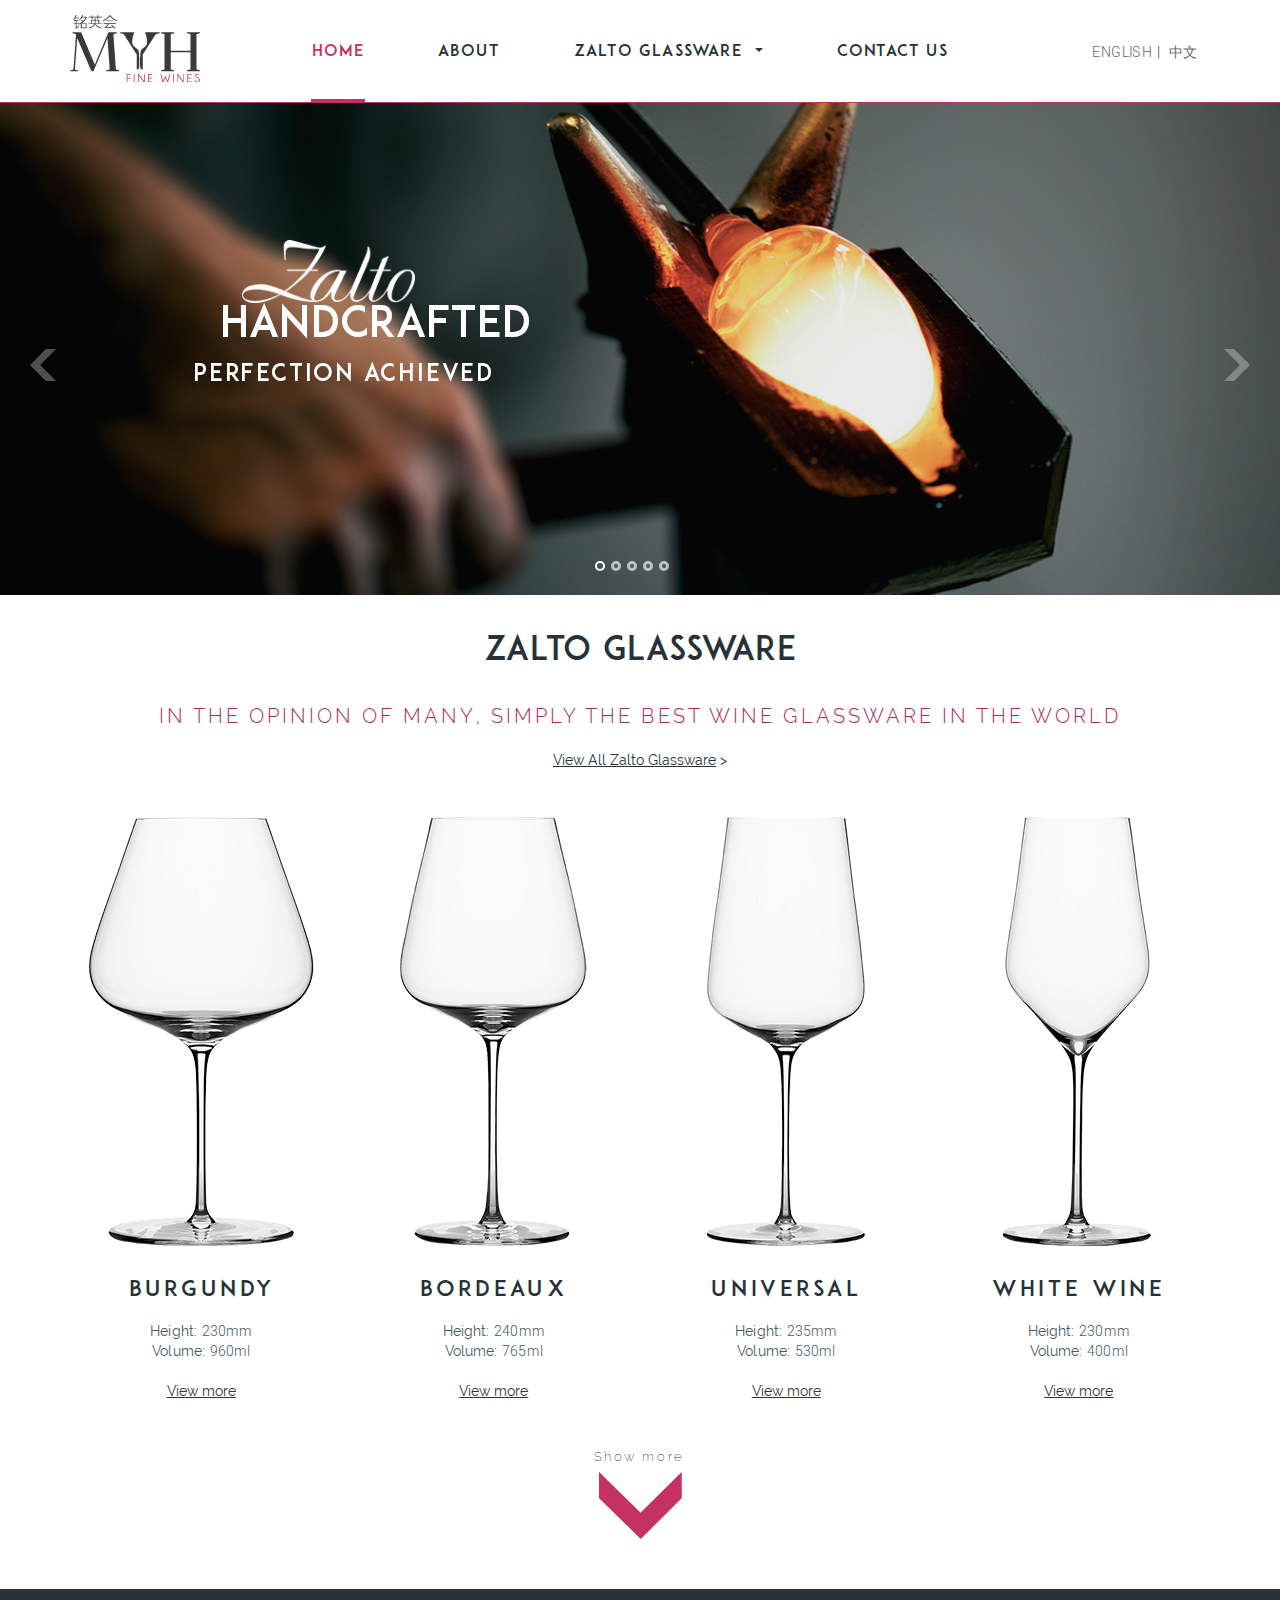
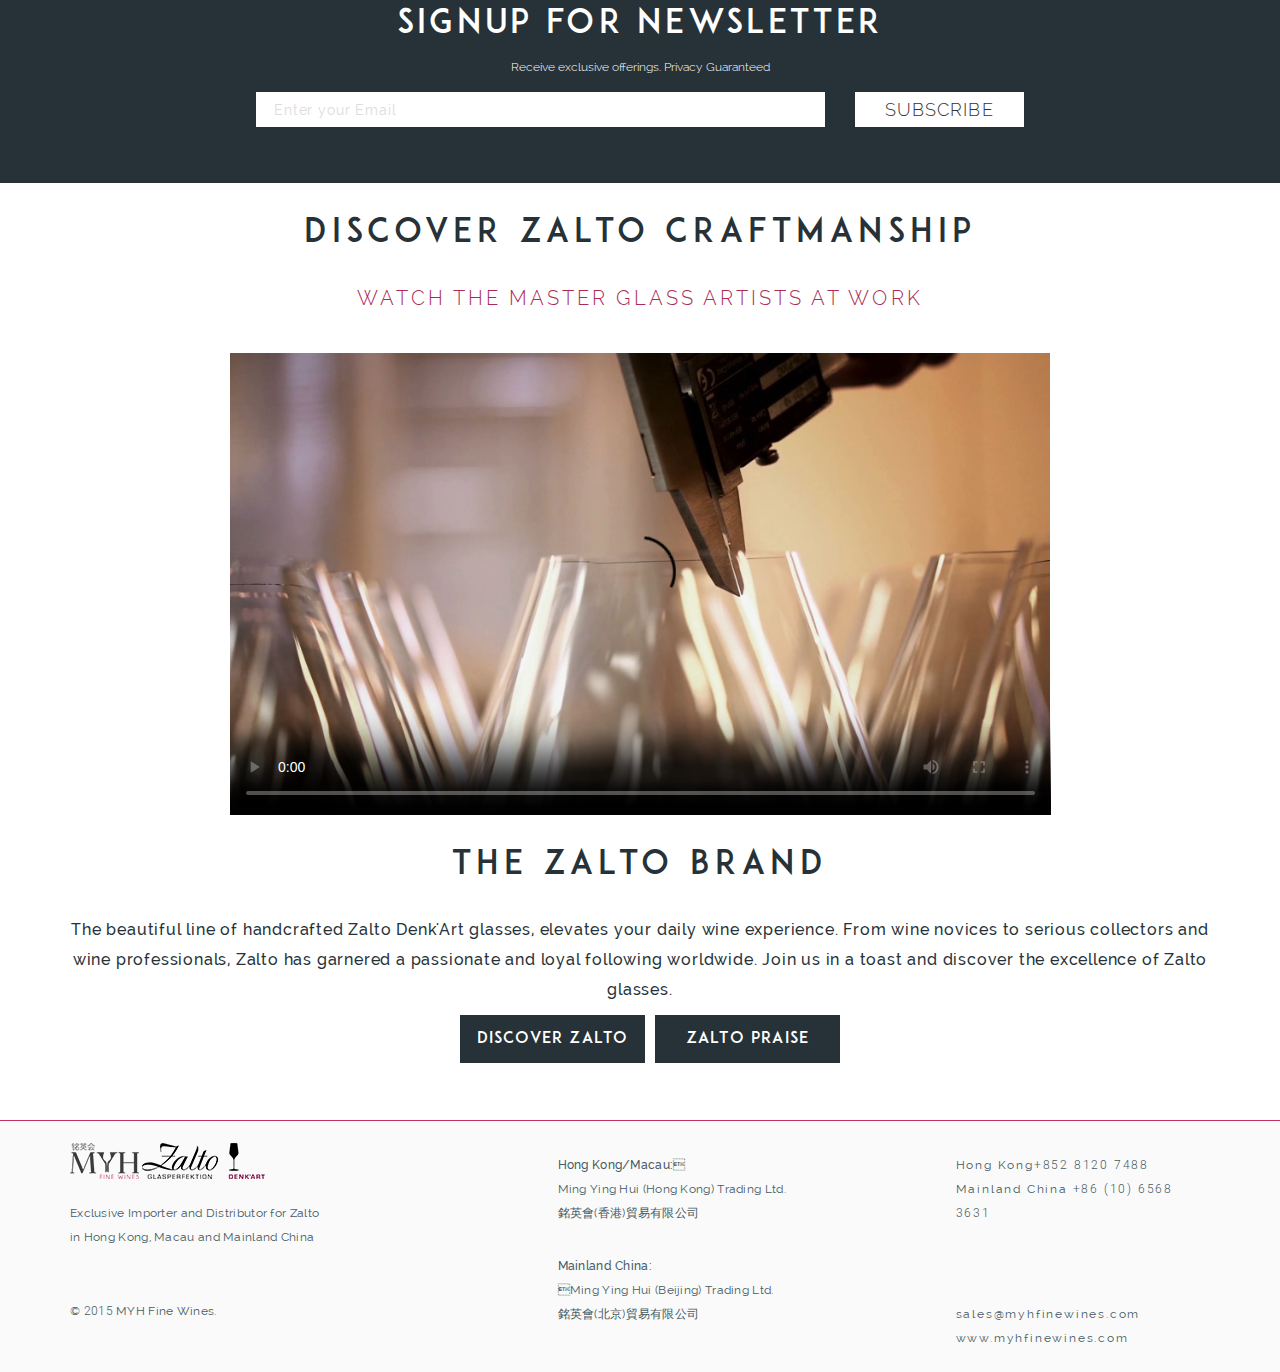
==== commit f66035ea: "123" ====
--- a/index.html
+++ b/index.html
@@ -305,12 +305,19 @@
                 <h3 style="margin-bottom:16px">Signup for Newsletter</h3>
                 <div class="udertext">Receive exclusive offerings. Privacy Guaranteed</div>
             </div>
-            <div class="row">
+            <div class="row" style="margin-bottom:28px;">
                 <div class="col-lg-12 col-md-12 col-sm-12 col-xs-12">
                     <!-- Begin MailChimp Signup Form -->
                     <form action="//myhfinewines.us9.list-manage.com/subscribe/post?u=66d3ca932ee7b025ebb7ede53&amp;id=703be6ffe3" method="post" id="mc-embedded-subscribe-form" name="mc-embedded-subscribe-form" class="subscribeForm" novalidate>
-                        <input type="email" value="" name="EMAIL" class="required email subInput" placeholder="Enter your Email" id="mce-EMAIL">
-                        <input type="submit" value="SUBSCRIBE" name="subscribe" id="mc-embedded-subscribe " class="button subBtn ">
+                        <div calss="row">
+                            <div class="col-lg-9 col-md-9 col-sm-12 col-xs-12">
+                                <input type="email" value="" name="EMAIL" class="required email subInput" placeholder="Enter your Email" id="mce-EMAIL">
+                            </div>
+                            <div class="col-lg-3 col-md-3 col-sm-12 col-xs-12">
+                                <input type="submit" value="SUBSCRIBE" name="subscribe" id="mc-embedded-subscribe " class="button subBtn ">
+                            </div>
+                        </div>
+
                         <div id="mce-responses" class="clear">
                             <div class="response" id="mce-error-response" style="display:none"></div>
                             <div class="response" id="mce-success-response" style="display:none"></div>
@@ -409,7 +416,7 @@
             width: 1352,
             height: 520,
             loop: true,
-            autoplay: true,
+            //autoplay: true,
 
         });
         slider.control('bullets', {
--- a/stylesheets/custom.css
+++ b/stylesheets/custom.css
@@ -45,6 +45,12 @@
 .ms-slide+img{
     width:100%;
 }
+.ms-container{
+    margin:0 auto;
+}
+h2.ms-layer{
+    width:auto;
+}
 /*---------mainSlider----end-------*/
 /*---------zaltoGlassware--------------*/
 .zaltoGlassware{
@@ -90,6 +96,7 @@
     text-align:center;
     cursor:pointer;
 }
+.swicher{text-decoration:underline;}
 .pointer{font-family:'ADAM-CGPRO';text-decoration:none;}
 .underline{text-decoration:underline;color:#263238;}
 .underline:hover{color:#263238!important}
@@ -167,26 +174,28 @@
     margin-bottom:27px;
 }
 .subInput{
-    width: 75%;
+    width: 100%;
     height: 35px;
     padding:0 0 0 1.286em;
     color: #263238;
     border: 0;
-    top: -2px;
     position: relative;
     font-family:'Raleway-Regular';
     font-size:1em;
+    margin-bottom:28px;
 }
 .subBtn{
     background-color: #ffffff;
     height: 35px;
     border: 0;
-    margin-left: 4%;
-    width: 20%;
     font-family: 'Raleway-Light';
     font-size: 1.286em;
     letter-spacing: 0.06em;
     padding: 0;
+        margin-bottom:28px;
+        display:block;
+        margin:0 auto;
+
 }
 .subBtn:hover{
     background-color:#fafafa;
@@ -276,6 +285,7 @@
     .navbar-collapse{height:0}
     li.current{border-bottom:0}
     .expand{height:405%}
+    .subBtn{width:40%}
 }
 @media(min-width:769px){
     footer{text-align:left;}
@@ -294,6 +304,7 @@
     ul.navbar-nav{margin-left:45px;}
     .lang-cont{margin: 42px 0 42px 9%;font-size: 1em;letter-spacing:0.025em}
     body{font-size:14px}
+        .subBtn{width:100%}
 
 }
 @media(min-width:1201px){    
--- a/stylesheets/header_footer.css
+++ b/stylesheets/header_footer.css
@@ -145,7 +145,7 @@
     .botMargin{margin-bottom:150px;}
     .foot-cont-txt{margin-bottom:10px;}
     ul.navbar-nav{margin-left:0;}
-    .lang-cont{margin: 42px 0 0 15%;font-size: 1em;letter-spacing:0.025em}
+    .lang-cont{margin: 42px 0 0 5%;font-size: 1em;letter-spacing:0.025em}
     .Mobile{display:inline-block;}
     .Desktop,.Desktop-block{display:none;}
     body{font-size:12px}
@@ -154,6 +154,7 @@
     .expand{height:405%}
     .hollow{height:0;}
 }
+@media(min-width:460px){.lang-cont{margin: 42px 0 0 15%;}}
 @media(min-width:769px){
     footer{text-align:left;}
     .botMargin2{margin-bottom:77px;}
@@ -162,7 +163,7 @@
     .Mobile{display:none;}
     .Desktop{display:inline-block;}
     .Desktop-block{display:block;}
-    .lang-cont{margin: 48px 0 0 0;font-size: 0.5em;letter-spacing:0}
+    .lang-cont{margin: 46px 0 0 0;font-size: .9em;letter-spacing:0}
     .navbar-collapse{height:102px;overflow: visible;}
     li.current{border-bottom: 3px solid #c53163;}
     .expand{height:102px}
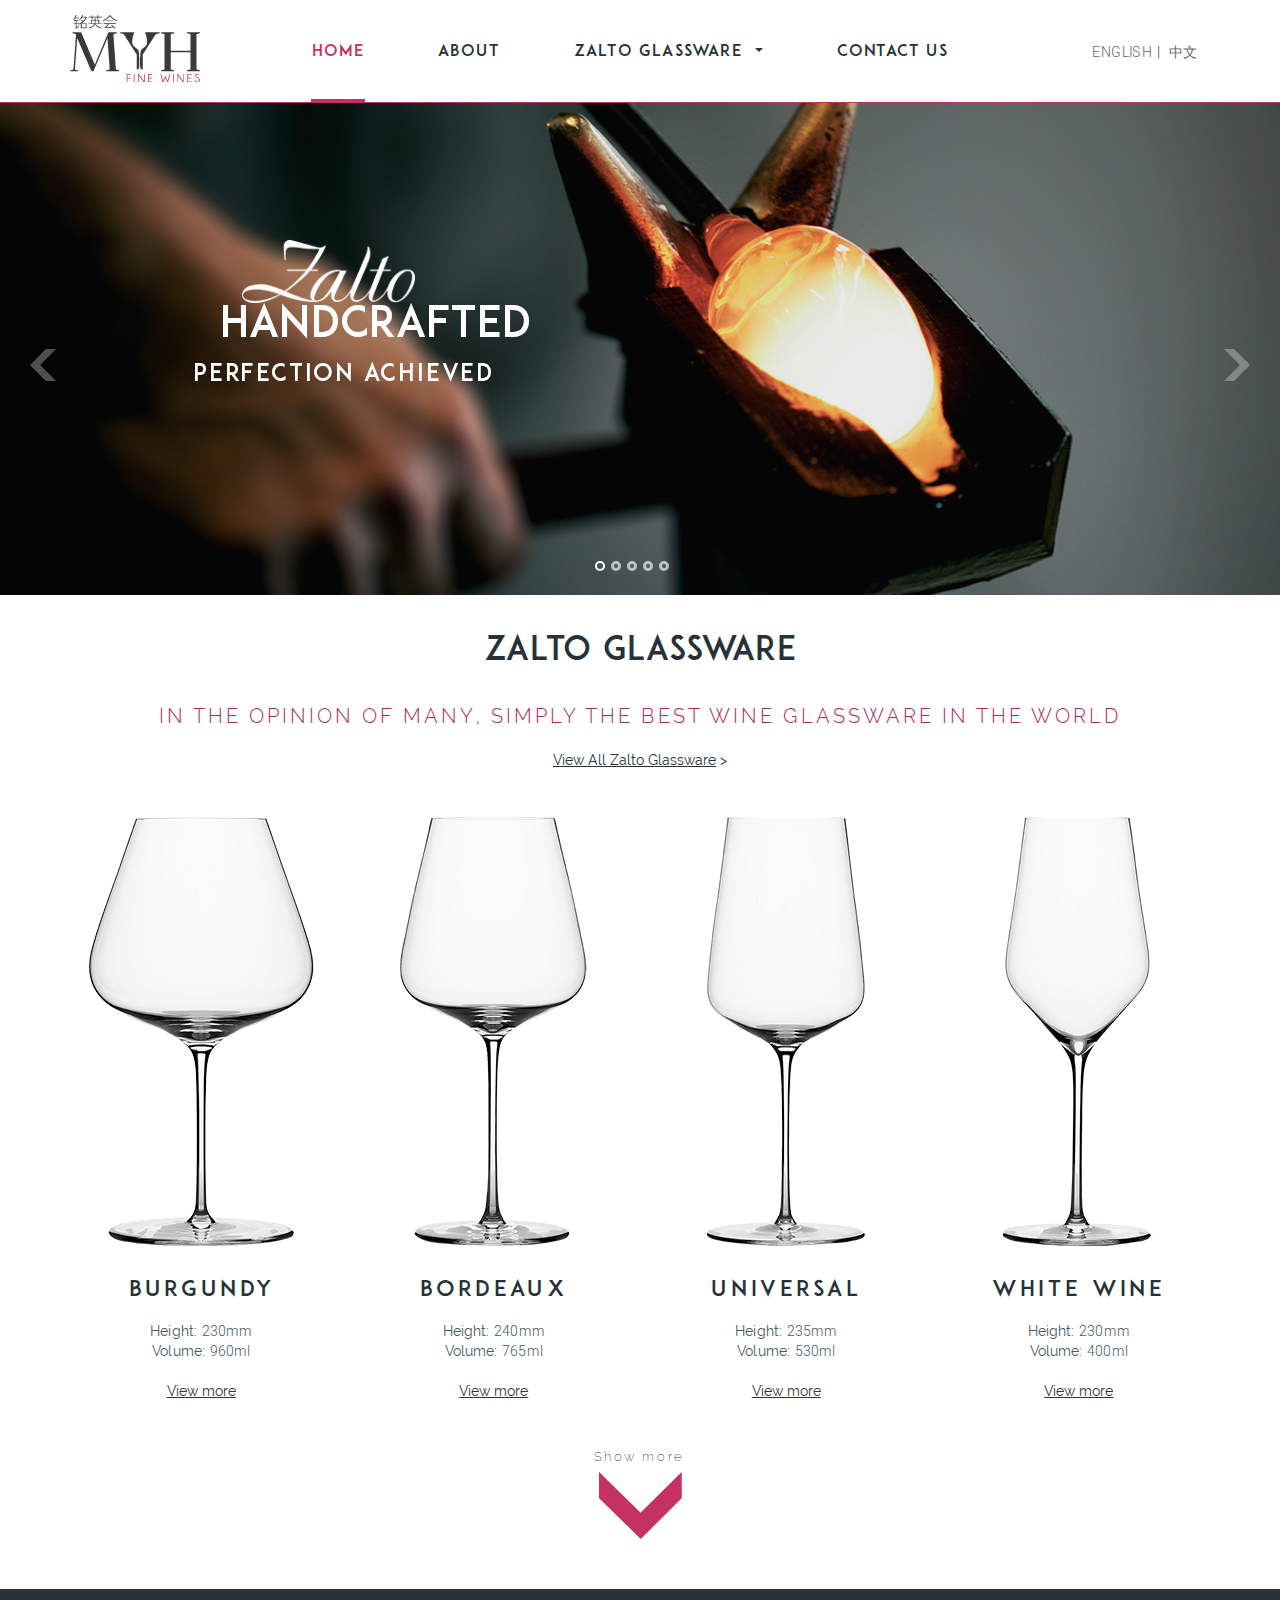
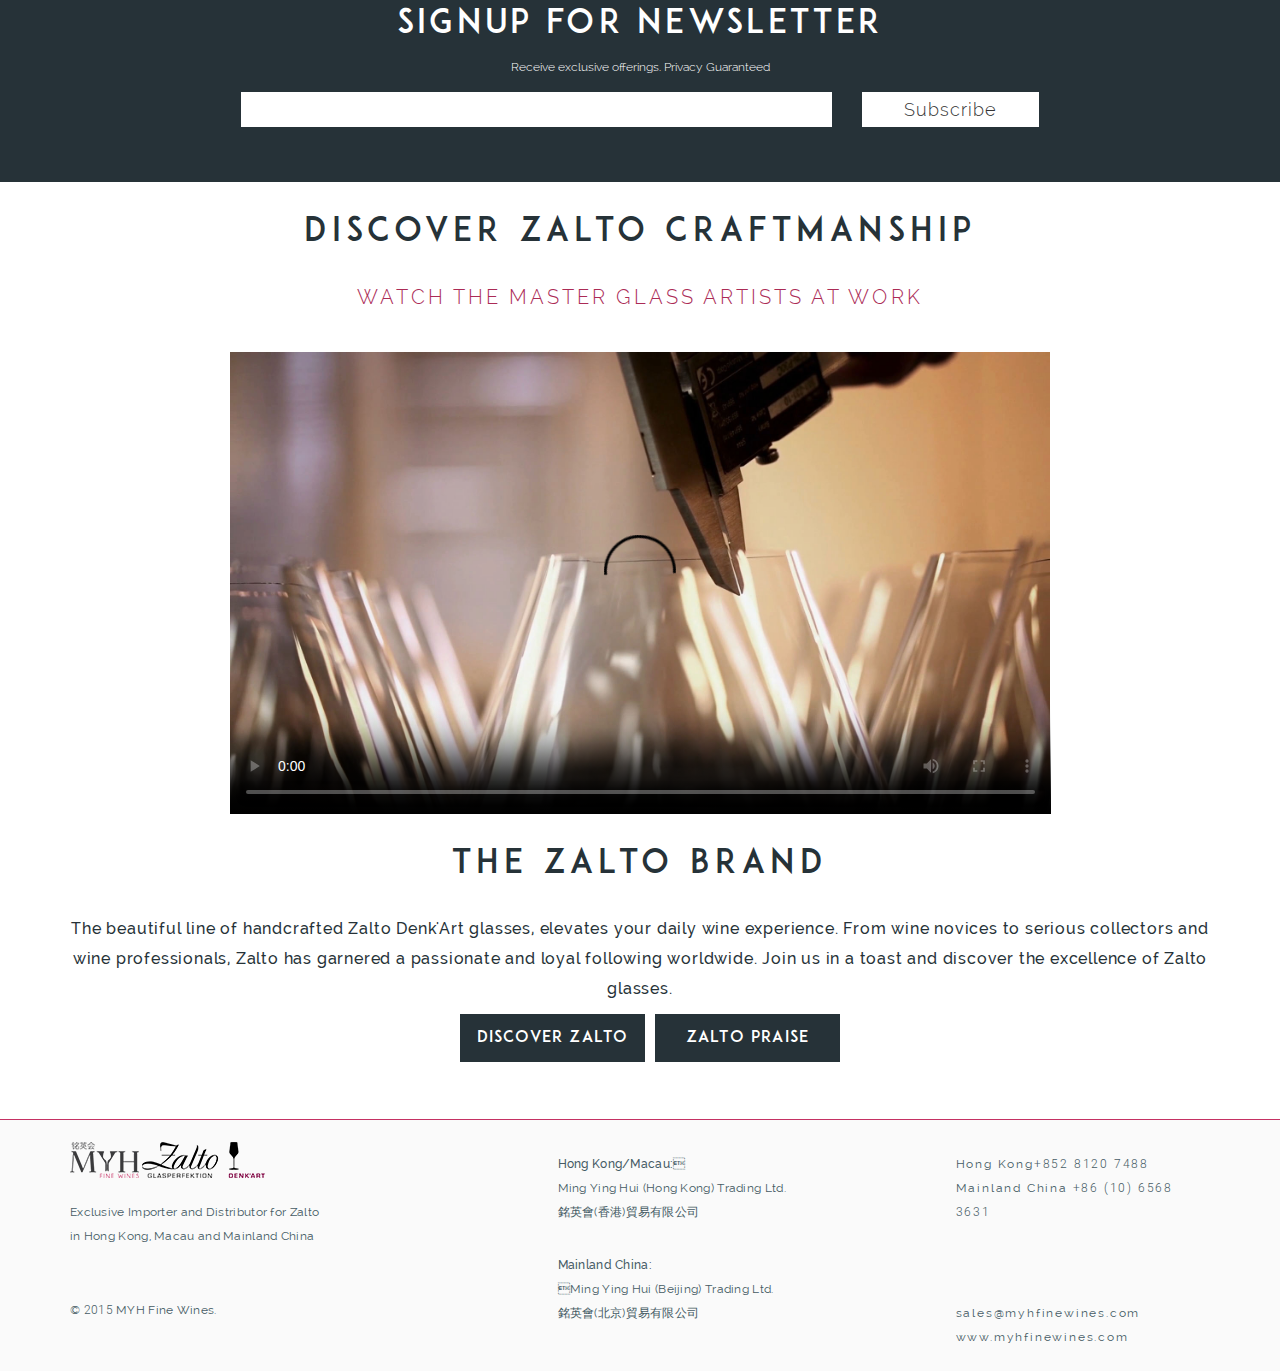
==== commit f2aeeb67: "123" ====
--- a/index.html
+++ b/index.html
@@ -305,25 +305,32 @@
                 <h3 style="margin-bottom:16px">Signup for Newsletter</h3>
                 <div class="udertext">Receive exclusive offerings. Privacy Guaranteed</div>
             </div>
-            <div class="row" style="margin-bottom:28px;">
+            <div class="row" >
                 <div class="col-lg-12 col-md-12 col-sm-12 col-xs-12">
                     <!-- Begin MailChimp Signup Form -->
-                    <form action="//myhfinewines.us9.list-manage.com/subscribe/post?u=66d3ca932ee7b025ebb7ede53&amp;id=703be6ffe3" method="post" id="mc-embedded-subscribe-form" name="mc-embedded-subscribe-form" class="subscribeForm" novalidate>
-                        <div calss="row">
-                            <div class="col-lg-9 col-md-9 col-sm-12 col-xs-12">
-                                <input type="email" value="" name="EMAIL" class="required email subInput" placeholder="Enter your Email" id="mce-EMAIL">
+                    <div id="mc_embed_signup">
+                        <form action="//myhfinewines.us9.list-manage.com/subscribe/post?u=66d3ca932ee7b025ebb7ede53&amp;id=366f29e352" style="padding:0;" method="post" id="mc-embedded-subscribe-form" name="mc-embedded-subscribe-form" class="validate subscribeForm" target="_blank" novalidate>
+                            <div id="mc_embed_signup_scroll">
+                                <div class="row">
+                                    <div class="col-lg-9 col-md-9 col-sm-12 col-xs-12">
+                                        <label for="mce-EMAIL" style="display:none;">Email Address </label>
+                                        <input type="email" value="" name="EMAIL" class="required email subInput" id="mce-EMAIL">
+
+                                    </div>
+                                    <div class="col-lg-3 col-md-3 col-sm-12 col-xs-12">
+                                        <input type="submit" value="Subscribe" name="subscribe" id="mc-embedded-subscribe" class="subBtn">
+                                    </div>
+                                </div>
+                                <div style="position: absolute; left: -5000px;" aria-hidden="true"><input type="text" name="b_66d3ca932ee7b025ebb7ede53_366f29e352" tabindex="-1" value=""></div>
                             </div>
-                            <div class="col-lg-3 col-md-3 col-sm-12 col-xs-12">
-                                <input type="submit" value="SUBSCRIBE" name="subscribe" id="mc-embedded-subscribe " class="button subBtn ">
+                            <div id="mce-responses" class="clear ">
+                                <div class="response" id="mce-error-response" style="display:none"></div>
+                                <div class="response" id="mce-success-response" style="display:none"></div>
                             </div>
-                        </div>
-
-                        <div id="mce-responses" class="clear">
-                            <div class="response" id="mce-error-response" style="display:none"></div>
-                            <div class="response" id="mce-success-response" style="display:none"></div>
-                        </div>    <!-- real people should not fill this in and expect good things - do not remove this or risk form bot signups-->
-                        <div style="position: absolute; left: -5000px;" aria-hidden="true"><input type="text" name="b_66d3ca932ee7b025ebb7ede53_703be6ffe3" tabindex="-1" value=""></div>
-                    </form>
+                        </form>
+                    </div>
+                    <script type='text/javascript' src="javascripts/mc-validate.js"></script>
+                    <script type='text/javascript'>(function($) {window.fnames = new Array(); window.ftypes = new Array();fnames[0]='EMAIL';ftypes[0]='email';}(jQuery));var $mcj = jQuery.noConflict(true);</script>
                     <!--End mc_embed_signup-->
                 </div>
             </div>
--- a/stylesheets/custom.css
+++ b/stylesheets/custom.css
@@ -178,7 +178,7 @@
     height: 35px;
     padding:0 0 0 1.286em;
     color: #263238;
-    border: 0;
+    border: 2px solid white;
     position: relative;
     font-family:'Raleway-Regular';
     font-size:1em;
@@ -218,7 +218,32 @@
     display:block;
     color:#ffffff;
     margin-bottom:16px
-} 
+}
+#mce-responses {
+    position: fixed;
+    bottom: 40px;
+    margin: 0 auto;
+    z-index: 5;
+    text-align: center;
+    left: 50%;
+    -moz-transform: translateX(-50%);
+    -ms-transform: translateX(-50%);
+    -o-transform: translateX(-50%);
+    -webkit-transform: translateX(-50%);
+    transform: translateX(-50%);
+}
+#mc_embed_signup div.response {
+    font-family:'Raleway-Light';
+    z-index: 5;
+    padding: 5px 28px;
+    margin: 0 auto;
+    text-align: center;
+    line-height: 60px;
+    font-size: 32px;
+    background: rgba(0,0,0,.7);
+    color: white;
+    overflow:hidden;
+}
 /*---------subscr------end-----*/
 /*---------discoProc-----------*/
 #discoProc{
@@ -285,7 +310,7 @@
     .navbar-collapse{height:0}
     li.current{border-bottom:0}
     .expand{height:405%}
-    .subBtn{width:40%}
+    .subBtn{width:135px;}
 }
 @media(min-width:769px){
     footer{text-align:left;}
--- a/stylesheets/header_footer.css
+++ b/stylesheets/header_footer.css
@@ -145,7 +145,7 @@
     .botMargin{margin-bottom:150px;}
     .foot-cont-txt{margin-bottom:10px;}
     ul.navbar-nav{margin-left:0;}
-    .lang-cont{margin: 42px 0 0 5%;font-size: 1em;letter-spacing:0.025em}
+    .lang-cont{margin: 42px 0 0 0;font-size: 1em;letter-spacing:0.025em}
     .Mobile{display:inline-block;}
     .Desktop,.Desktop-block{display:none;}
     body{font-size:12px}
@@ -153,6 +153,8 @@
     li.current{border-bottom:0}
     .expand{height:405%}
     .hollow{height:0;}
+    .no-paddings{padding-left:15px;}
+    .mobil-center{float:none}
 }
 @media(min-width:460px){.lang-cont{margin: 42px 0 0 15%;}}
 @media(min-width:769px){
@@ -169,6 +171,7 @@
     .expand{height:102px}
     .dropdown-menu{background-color:#263238;padding:0;border:1px solid transparent;width:100%}
     .hollow{height:36px;}
+        .mobil-center{float:right}
 
 }
 @media(min-width:993px){
@@ -176,7 +179,9 @@
     ul.navbar-nav{margin-left:45px;}
     .lang-cont{margin: 42px 0 0 9%;font-size: 1em;letter-spacing:0.025em}
     body{font-size:14px}
-    .dropdown-menu{background-color:#263238;padding:0;border:1px solid transparent;}
+    .dropdown-menu{background-color:#263238;padding:0;border:1px solid transparent;}    
+    .no-paddings{padding-left:5px;}
+
 }
 @media(min-width:1201px){    
     .nav>li{margin:0 36px;}
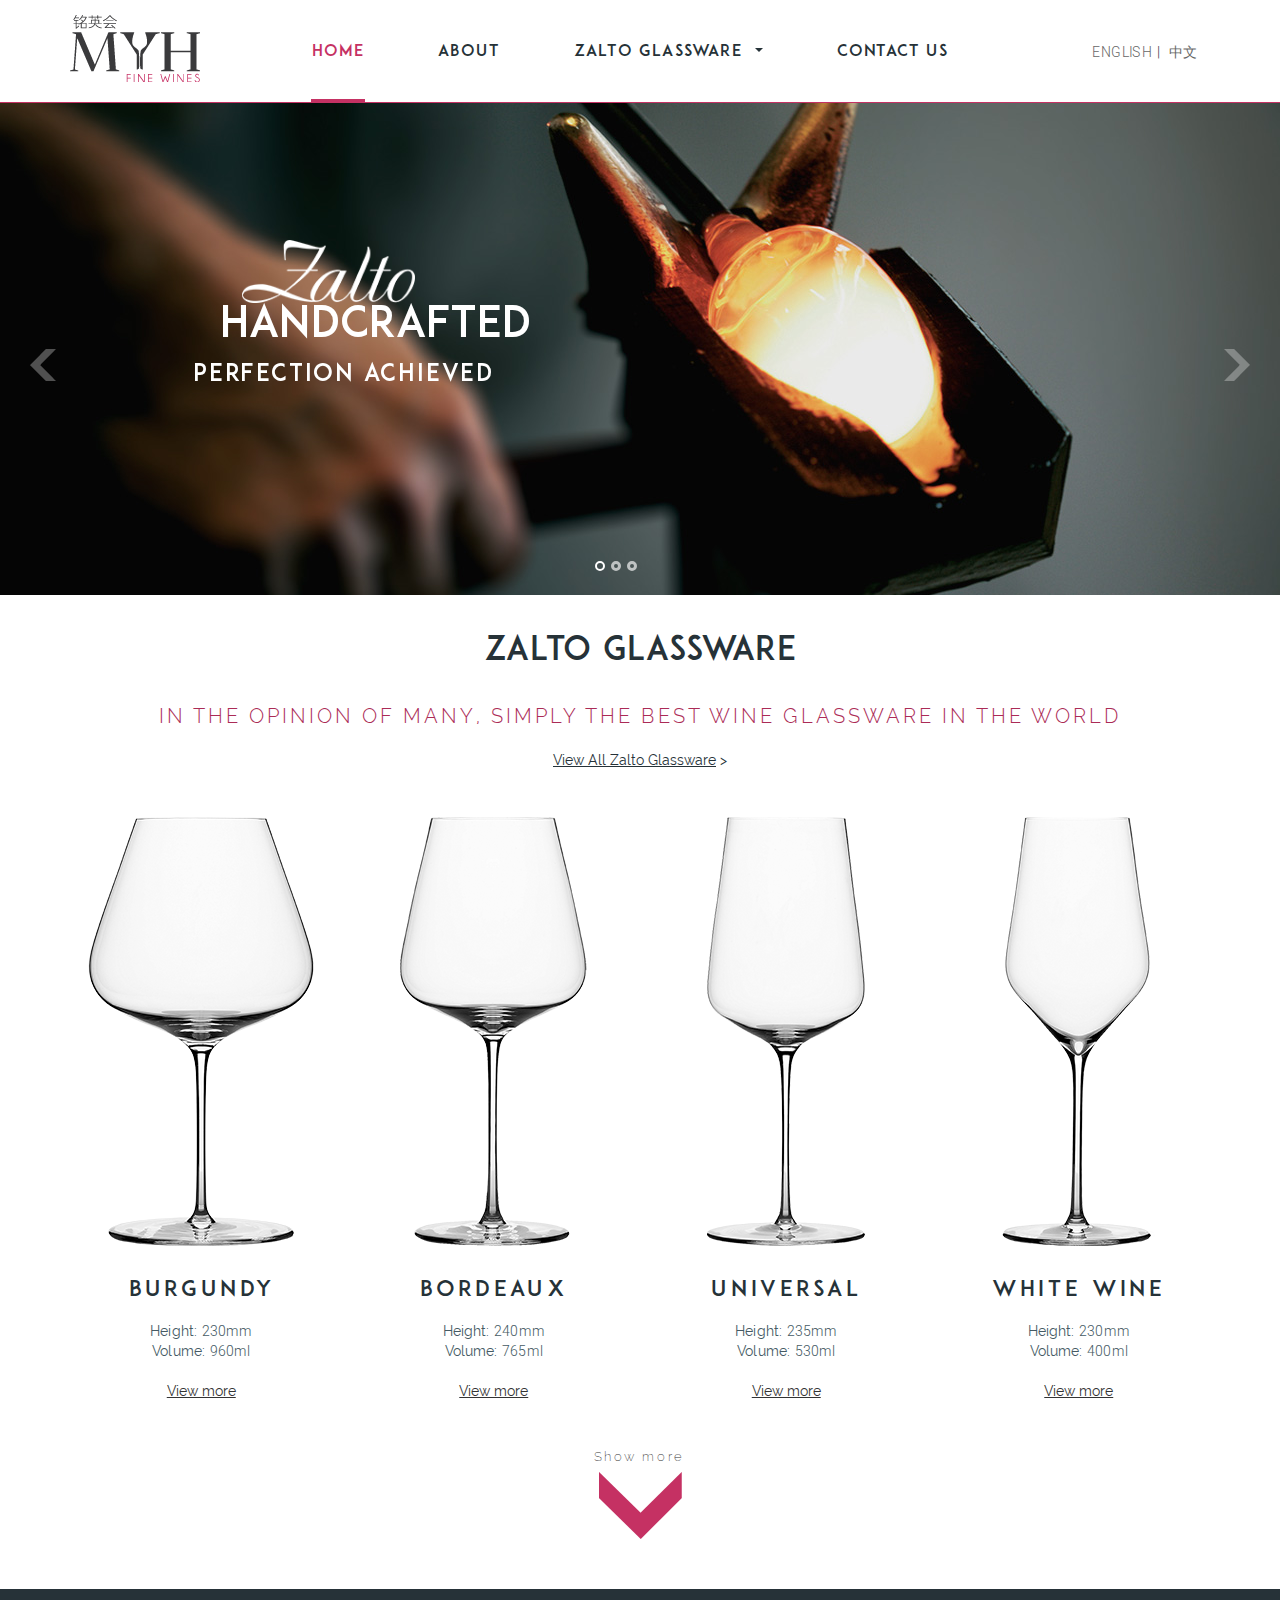
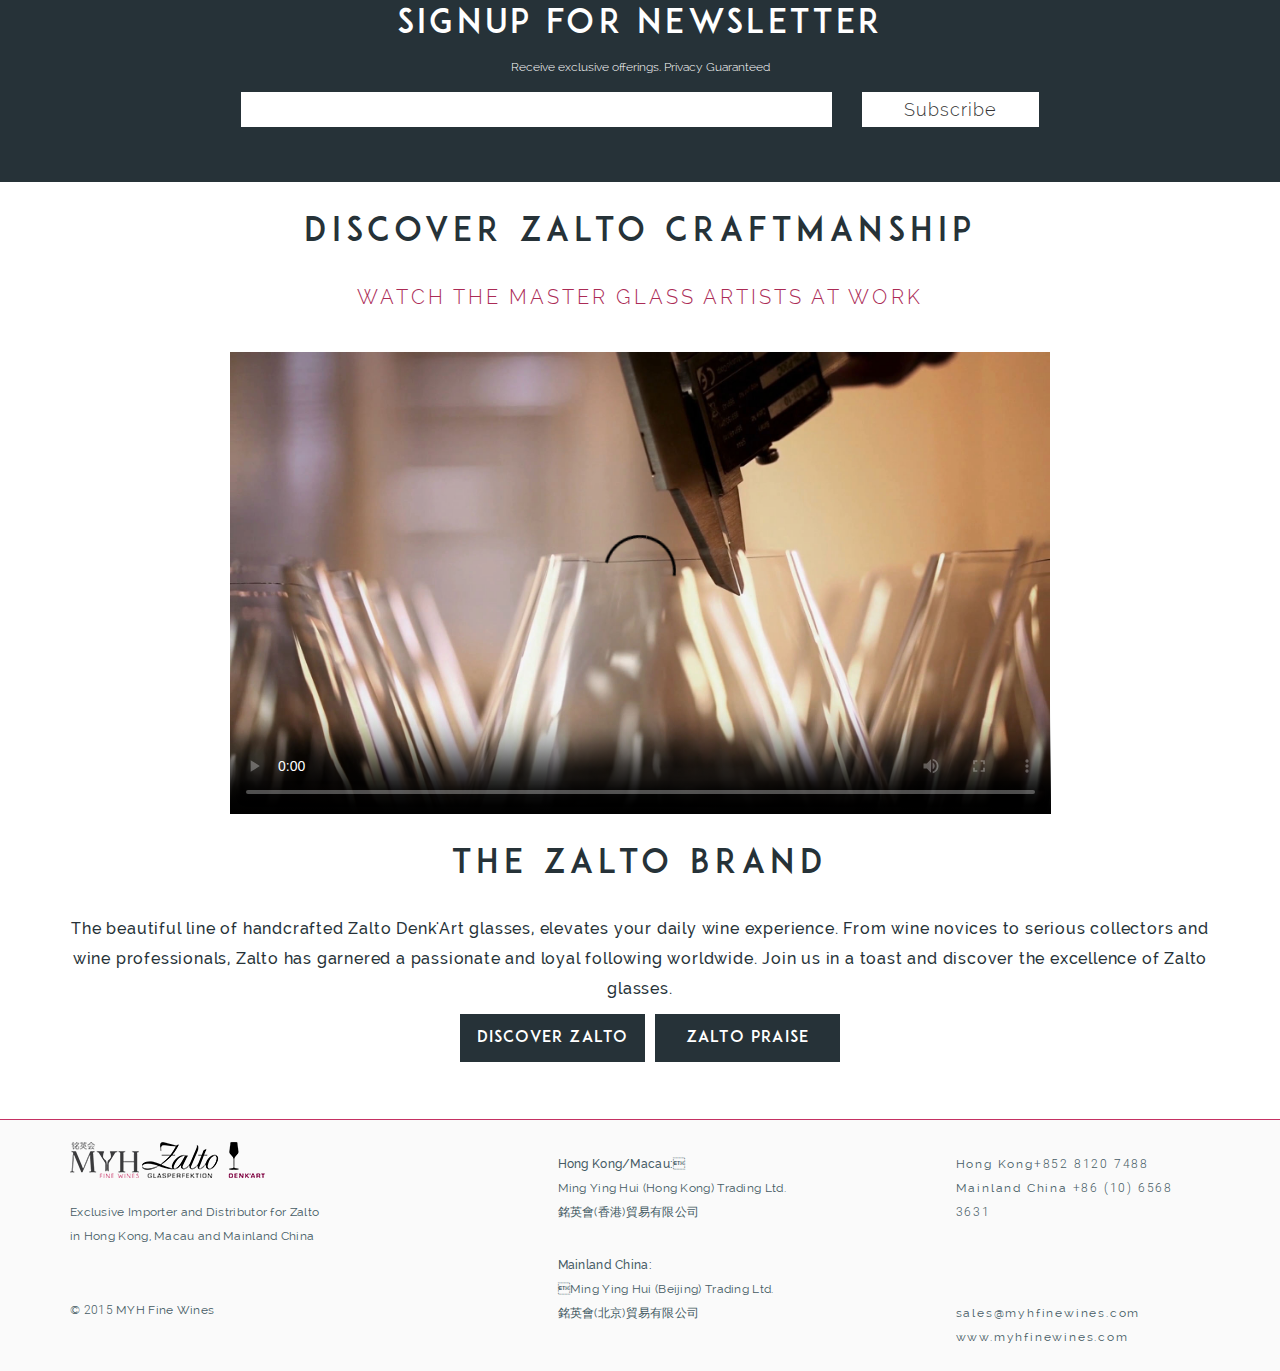
==== commit 55e57f09: "213654" ====
--- a/index.html
+++ b/index.html
@@ -62,13 +62,13 @@
     <section id="mainSlider">
         <div class="master-slider" id="masterslider" data-height="fullscreen">
             <div class="ms-slide">
-                <img src="images/slider.jpg" data-src="images/slider.jpg" alt="lorem ipsum dolor sit" />
+                <img src="images/mainslider/slider.jpg" data-src="images/mainslider/slider.jpg" alt="lorem ipsum dolor sit" />
                 <!-- slide text layer -->
                 <img class="ms-layer" alt="Zalto"
                      style="top:145px;left:256px;"
                      data-type="image"
-                     data-src="images/zalto_slider.png"
-                     src="images/slider.jpg" />
+                     data-src="images/mainslider/zalto_slider.png"
+                     src="images/mainslider/slider.jpg" />
                 <h2 class="ms-layer"
                     style="top:172px;left:192px;"
                     data-type="text">
@@ -80,71 +80,38 @@
             </div>
             <div class="ms-slide">
                 <!-- slide background -->
-                <img src="images/slider.jpg" data-src="images/slider.jpg" alt="lorem ipsum dolor sit" />
-                <img class="ms-layer" alt="Zalto"
-                     style="top:145px;left:256px;"
-                     data-type="image"
-                     data-src="images/zalto_slider.png"
-                     src="images/slider.jpg" />
-                <h2 class="ms-layer"
-                    style="top:172px;left:192px;"
+                <img src="images/mainslider/slider.jpg" data-src="images/mainslider/Gravitas.jpg" alt="lorem ipsum dolor sit" />
+                <h2 class="ms-layer gravomega"
+                    style="top:74px;left:679px;color:#263238"
                     data-type="text">
-                    HANDCRAFTED
+                    GRAVITAS OMEGA
                 </h2>
-                <p class="ms-layer"
-                   style="top:270px;left:204px;"
-                   data-type="text">PERFECTION ACHIEVED</p>
+                <div class="ms-layer brand-btn"
+                     style="top:285px;left:1042px;">
+                    <a href="theglassware.html">View Glassware</a>
+                </div>
             </div>
             <div class="ms-slide">
                 <!-- slide background -->
-                <img src="images/slider.jpg" data-src="images/slider.jpg" alt="lorem ipsum dolor sit" />
-                <img class="ms-layer" alt="Zalto"
-                     style="top:145px;left:256px;"
-                     data-type="image"
-                     data-src="images/zalto_slider.png"
-                     src="images/slider.jpg" />
-                <h2 class="ms-layer"
-                    style="top:172px;left:192px;"
+                <img src="images/mainslider/slider.jpg" data-src="images/mainslider/L'Imperatrice-IngaBeckmann-edited.jpg" alt="lorem ipsum dolor sit" />
+                <p class="ms-layer tableP"
+                   style="top:172px;right: 110px;"
+                   data-type="text">
+                    Zalto glassware always gives our wines
+                </p>
+                <h2 class="ms-layer tableH2"
+                    style="top:172px;right: 110px;"
                     data-type="text">
-                    HANDCRAFTED
+                    an extra “oomph”
                 </h2>
-                <p class="ms-layer"
-                   style="top:270px;left:204px;"
-                   data-type="text">PERFECTION ACHIEVED</p>
-            </div>
-            <div class="ms-slide">
-                <!-- slide background -->
-                <img src="images/slider.jpg" data-src="images/slider.jpg" alt="lorem ipsum dolor sit" />
-                <img class="ms-layer" alt="Zalto"
-                     style="top:145px;left:256px;"
-                     data-type="image"
-                     data-src="images/zalto_slider.png"
-                     src="images/slider.jpg" />
-                <h2 class="ms-layer"
-                    style="top:172px;left:192px;"
-                    data-type="text">
-                    HANDCRAFTED
-                </h2>
-                <p class="ms-layer"
-                   style="top:270px;left:204px;"
-                   data-type="text">PERFECTION ACHIEVED</p>
-            </div>
-            <div class="ms-slide">
-                <!-- slide background -->
-                <img src="images/slider.jpg" data-src="images/slider.jpg" alt="lorem ipsum dolor sit" />
-                <img class="ms-layer" alt="Zalto"
-                     style="top:145px;left:256px;"
-                     data-type="image"
-                     data-src="images/zalto_slider.png"
-                     src="images/slider.jpg" />
-                <h2 class="ms-layer"
-                    style="top:172px;left:192px;"
-                    data-type="text">
-                    HANDCRAFTED
-                </h2>
-                <p class="ms-layer"
-                   style="top:270px;left:204px;"
-                   data-type="text">PERFECTION ACHIEVED</p>
+                <p class="ms-layer tableP2"
+                   style="top:270px;right: 110px;"
+                   data-type="text">Julien Froger, Founder L'Imperatrice</p>
+
+                <div class="ms-layer brand-btn"
+                     style="top:300px;right: 110px;">
+                    <a href="theglassware.html">View praise</a>
+                </div>
             </div>
             <!-- end of slide -->
         </div>
@@ -388,7 +355,7 @@
                         <img src="images/zalto denkart_no background_footer.png" alt="Zalto" />
                     </div>
                     <div class="foot-txt botMargin">Exclusive Importer and Distributor for Zalto<br /> in Hong Kong, Macau and Mainland China</div>
-                    <div class="foot-txt">© <span style="font-family:'Roboto-Light';">2015</span> MYH Fine Wines.</div>
+                    <div class="foot-txt">© <span style="font-family:'Roboto-Light';">2015</span> MYH Fine Wines</div>
                 </div>
                 <div class="col-lg-7 col-md-7 col-sm-6 col-xs-6">
                     <div class="row">
--- a/stylesheets/custom.css
+++ b/stylesheets/custom.css
@@ -50,6 +50,26 @@
 }
 h2.ms-layer{
     width:auto;
+}
+.gravomega{
+    font-family:'Raleway-ExtraLight'!important;
+    font-size:62px!important;
+
+}
+.tableP{
+    font-family:'ADAM.CG PRO'!important;
+    font-size:25px!important;
+    letter-spacing:0.055em!important;
+}
+.tableP2{    
+    font-family:'Raleway-Light'!important;
+    font-size:20px!important;
+    letter-spacing:0.150em!important;}
+.tableH2{
+    font-family:'Raleway-Light'!important;
+    font-size:50px!important;
+    letter-spacing:0.054em!important;
+
 }
 /*---------mainSlider----end-------*/
 /*---------zaltoGlassware--------------*/
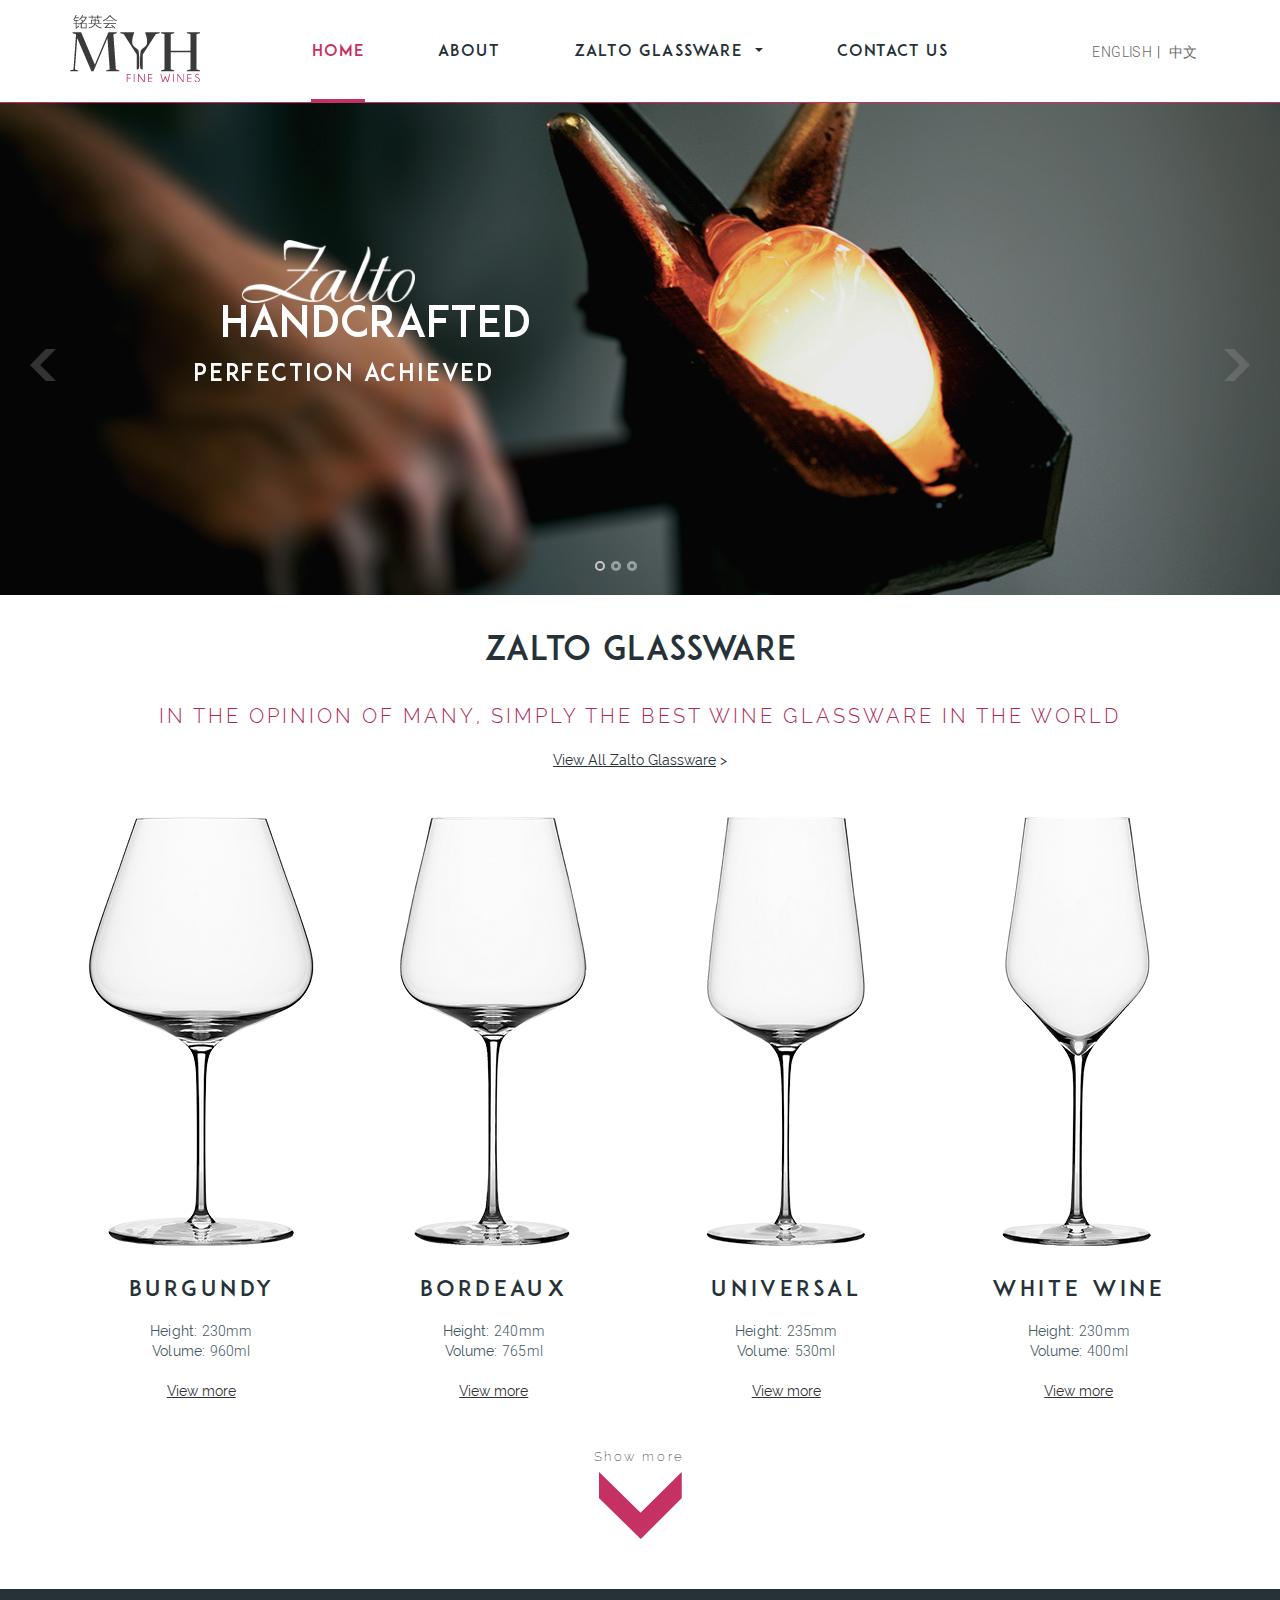
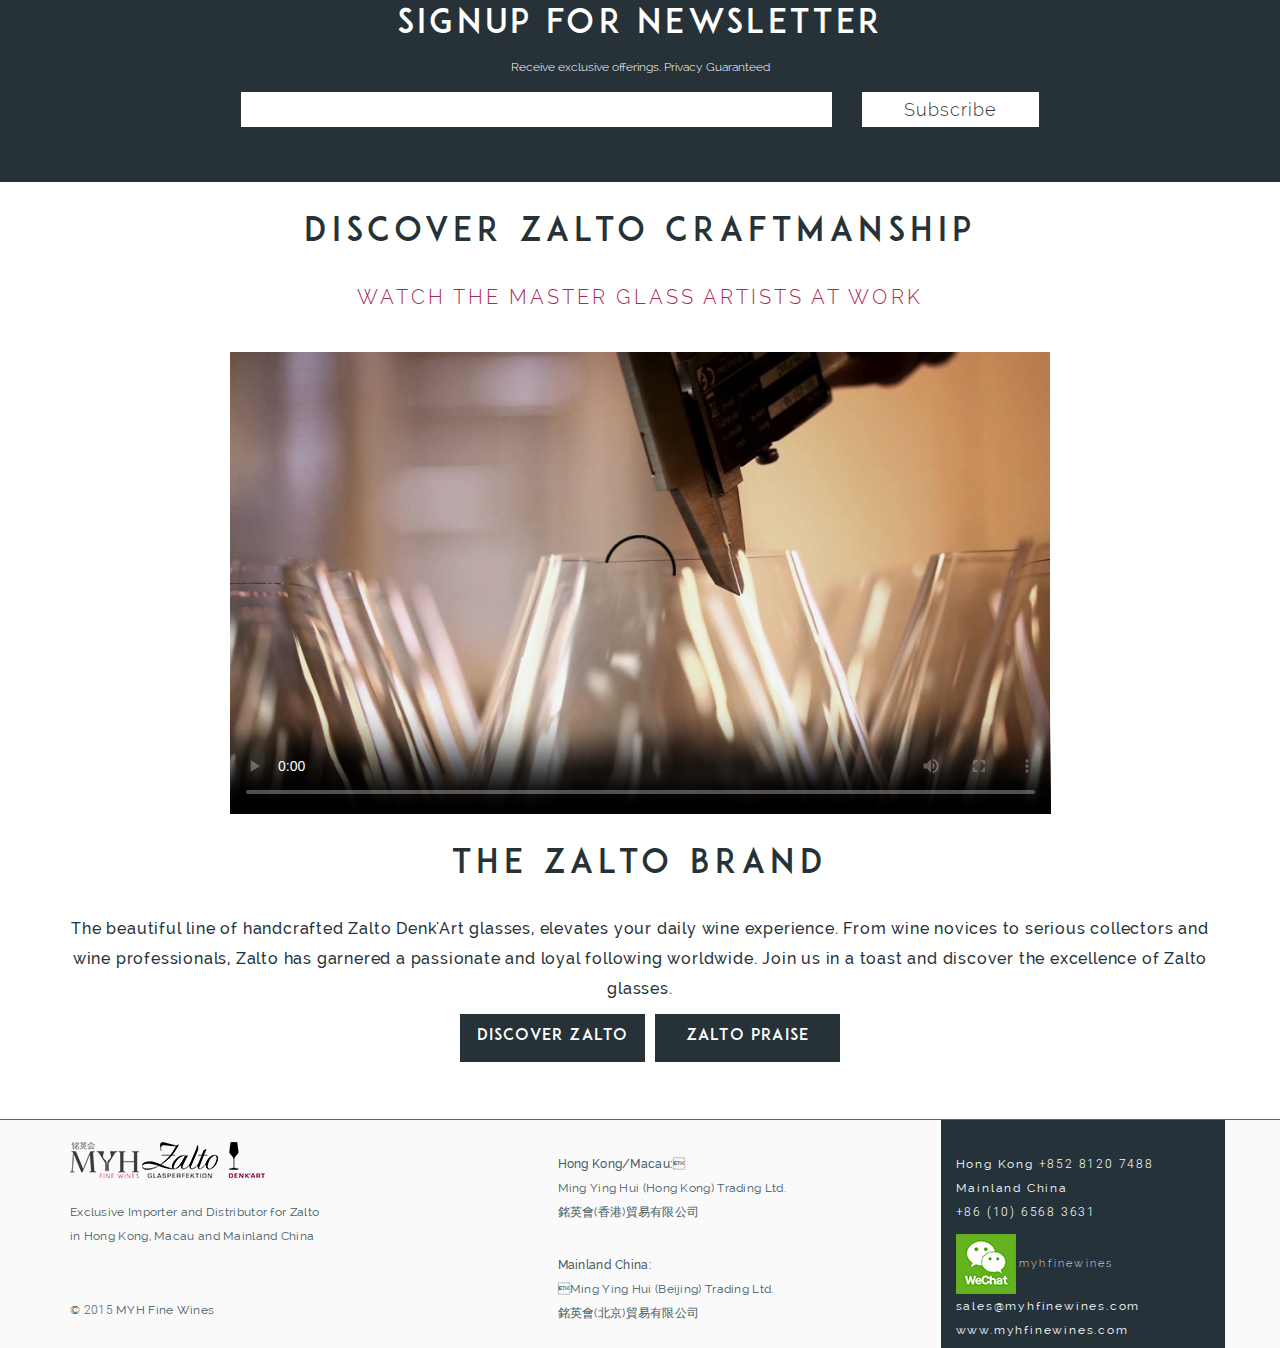
==== commit 85805937: "1235" ====
--- a/index.html
+++ b/index.html
@@ -82,7 +82,7 @@
                 <!-- slide background -->
                 <img src="images/mainslider/slider.jpg" data-src="images/mainslider/Gravitas.jpg" alt="lorem ipsum dolor sit" />
                 <h2 class="ms-layer gravomega"
-                    style="top:74px;left:679px;color:#263238"
+                    style="top:74px;left:679px;color:#263238;font-family:'Raleway-ExtraLight';font-size:62px;"
                     data-type="text">
                     GRAVITAS OMEGA
                 </h2>
@@ -95,21 +95,21 @@
                 <!-- slide background -->
                 <img src="images/mainslider/slider.jpg" data-src="images/mainslider/L'Imperatrice-IngaBeckmann-edited.jpg" alt="lorem ipsum dolor sit" />
                 <p class="ms-layer tableP"
-                   style="top:172px;right: 110px;"
+                   style="top:172px;right: 110px;font-family:'ADAM.CG PRO';font-size:25px;letter-spacing:0.055em;"
                    data-type="text">
                     Zalto glassware always gives our wines
                 </p>
                 <h2 class="ms-layer tableH2"
-                    style="top:172px;right: 110px;"
+                    style="top:172px;right: 110px;font-family:'Raleway-Light';font-size:50px;letter-spacing:0.054em;"
                     data-type="text">
                     an extra “oomph”
                 </h2>
                 <p class="ms-layer tableP2"
-                   style="top:270px;right: 110px;"
+                   style="top:270px;right: 110px;font-family:'Raleway-Light';font-size:20px;letter-spacing:0.150em"
                    data-type="text">Julien Froger, Founder L'Imperatrice</p>
 
                 <div class="ms-layer brand-btn"
-                     style="top:300px;right: 110px;">
+                     style="top:300px;right: 110px;width:185px;height:48px;">
                     <a href="theglassware.html">View praise</a>
                 </div>
             </div>
@@ -349,7 +349,7 @@
     <footer>
         <div class="container">
             <div class="row">
-                <div class="col-lg-5 col-md-5 col-sm-6 col-xs-6">
+                <div class="col-lg-5 col-md-5 col-sm-6 col-xs-6" style="padding-top: 22px;">
                     <div class="foot-img">
                         <img src="images/MYH_finewines_Logo_footer.png" alt="MYH" />
                         <img src="images/zalto denkart_no background_footer.png" alt="Zalto" />
@@ -359,16 +359,21 @@
                 </div>
                 <div class="col-lg-7 col-md-7 col-sm-6 col-xs-6">
                     <div class="row">
-                        <div class="col-lg-7 col-md-7 col-sm-12 col-xs-12">
+                        <div class="col-lg-7 col-md-7 col-sm-12 col-xs-12" style="padding-top: 22px;">
                             <div class="foot-cont-txt margtp"><span style="font-family:'Raleway-Medium'">Hong Kong/Macau:</span><br />Ming Ying Hui (Hong Kong) Trading Ltd.<br /> 銘英會(香港)貿易有限公司</div>
                             <div class="foot-cont-txt" style="margin-bottom:0;"><span style="font-family:'Raleway-Medium'">Mainland China:</span><br />Ming Ying Hui (Beijing) Trading Ltd.<br /> 銘英會(北京)貿易有限公司</div>
                         </div>
-                        <div class="col-lg-5 col-md-5 col-sm-12 col-xs-12">
-                            <div class="foot-info-txt botMargin2 margtp">Hong Kong<span style="font-family:'Roboto-Light';">+852 8120 7488</span> <br />Mainland China <span style="font-family:'Roboto-Light';">+86 (10) 6568 3631</span></div>
+                        <div class="col-lg-5 col-md-5 col-sm-12 col-xs-12 undercover">
+                            <div class="foot-info-txt botMargin2 margtp">Hong Kong<span style="font-family:'Roboto-Light';white-space:nowrap;"> +852 8120 7488</span> <br />Mainland China <span style="font-family:'Roboto-Light';white-space:nowrap;">+86 (10) 6568 3631</span></div>
+                            <div class="wechat">
+                                <div class="wechat-logo"><img src="images/WeChat-Logo.png" /></div>
+                                <div class="wechat-txt">myhfinewines</div>
+                            </div>
                             <div class="foot-info-txt">sales@myhfinewines.com<br />www.myhfinewines.com</div>
                         </div>
                     </div>
                 </div>
+
             </div>
         </div>
     </footer>
@@ -390,7 +395,9 @@
             width: 1352,
             height: 520,
             loop: true,
-            //autoplay: true,
+            swipe: false,
+            grabCursor:false,
+            autoplay: true,
 
         });
         slider.control('bullets', {
--- a/stylesheets/custom.css
+++ b/stylesheets/custom.css
@@ -23,7 +23,7 @@
     opacity:1;
 }
 .ms-nav-next{
-    background-image:url('../images/arrow_slider right.png');
+    background-image:url('../images/arrow_slider right1.png');
     display:block;
     position:absolute;
     top:50%;
@@ -33,7 +33,7 @@
     height:32px;cursor:pointer;
 }
 .ms-nav-prev{
-    background-image:url('../images/arrow_slider left.png');
+    background-image:url('../images/arrow_slider left1.png');
     display:block;
     position:absolute;
     top:50%;
@@ -50,26 +50,6 @@
 }
 h2.ms-layer{
     width:auto;
-}
-.gravomega{
-    font-family:'Raleway-ExtraLight'!important;
-    font-size:62px!important;
-
-}
-.tableP{
-    font-family:'ADAM.CG PRO'!important;
-    font-size:25px!important;
-    letter-spacing:0.055em!important;
-}
-.tableP2{    
-    font-family:'Raleway-Light'!important;
-    font-size:20px!important;
-    letter-spacing:0.150em!important;}
-.tableH2{
-    font-family:'Raleway-Light'!important;
-    font-size:50px!important;
-    letter-spacing:0.054em!important;
-
 }
 /*---------mainSlider----end-------*/
 /*---------zaltoGlassware--------------*/
@@ -304,7 +284,7 @@
     letter-spacing:0.075em;
     text-align:center;
     text-decoration:none;
-    line-height:48px;
+    line-height:45px;
     width:100%;
     display:block;
 }
--- a/stylesheets/header_footer.css
+++ b/stylesheets/header_footer.css
@@ -117,8 +117,6 @@
 /*-------------footer-------------------*/
 footer{
     border-top:1px solid #c53163;
-    padding-top:22px;
-    padding-bottom:22px;
     font-family:'Raleway-Regular';
     font-size:0.857em;
     letter-spacing:0.025em;
@@ -133,7 +131,21 @@
     width:100%;
 }
 .foot-info-txt{
+    color:#ffffff;
     letter-spacing:0.15em
+}
+.undercover{
+    padding-top: 22px;background-color:#25323a;
+}
+.wechat-logo{
+    display:inline-block;
+}
+.wechat-txt{
+    display:inline-block;
+    font-family:'Raleway-ExtraLight';
+    font-size:11px;
+    letter-spacing:0.2em;
+    color:white;
 }
 /*-------------footer------end----------*/
 /*---------Adaptive styles section--------------*/
@@ -155,11 +167,11 @@
     .hollow{height:0;}
     .no-paddings{padding-left:15px;}
     .mobil-center{float:none}
-}
-@media(min-width:460px){.lang-cont{margin: 42px 0 0 15%;}}
+    .undercover{height:275px}
+}
+@media(min-width:460px){.lang-cont{margin: 42px 0 0 15%;}.undercover{height:228px}}
 @media(min-width:769px){
     footer{text-align:left;}
-    .botMargin2{margin-bottom:77px;}
     .botMargin{margin-bottom:50px;}
     .foot-cont-txt{margin-bottom:29px;}
     .Mobile{display:none;}
--- a/stylesheets/masterslider.css
+++ b/stylesheets/masterslider.css
@@ -279,7 +279,7 @@
 	left:0;
 	height:10px;
 	margin-right:6px;
-	border:3px solid rgba(255,255,255,0.65);
+	border:3px solid rgba(200,200,200,0.65);
 	-webkit-border-radius: 50%;
 	-moz-border-radius: 50%;
 	border-radius: 50%;
@@ -292,13 +292,13 @@
 }
 
 .ms-bullets.ms-dir-h .ms-bullet:hover {
-	border:3px solid rgba(255,255,255,1);
+	border:3px solid rgba(200,200,200,1);
 }
 
 .ms-bullets.ms-dir-h .ms-bullet-selected {
-	border:2px solid rgba(255,255,255,1);
+	border:2px solid rgba(200,200,200,1);
 }
 
 .ms-bullets.ms-dir-h .ms-bullet-selected:hover {
-	border:2px solid rgba(255,255,255,1);
+	border:2px solid rgba(200,200,200,1);
 }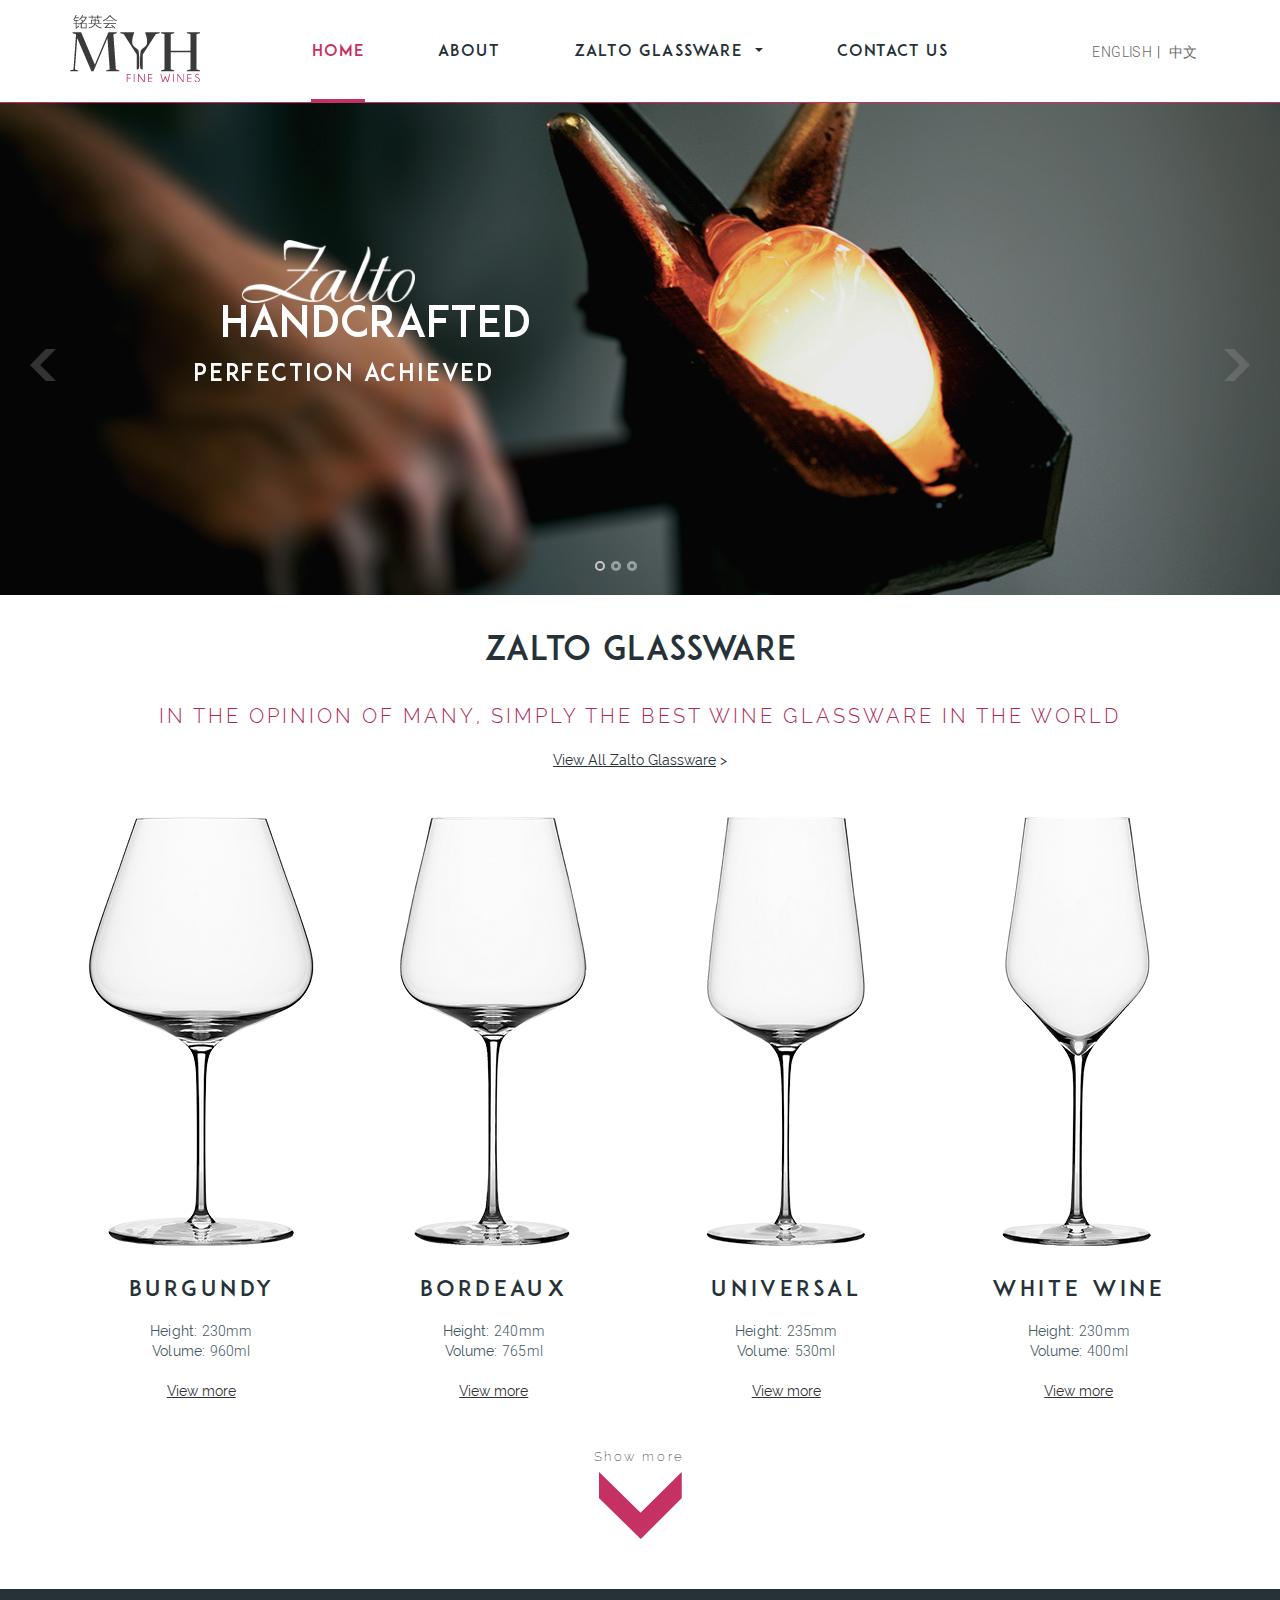
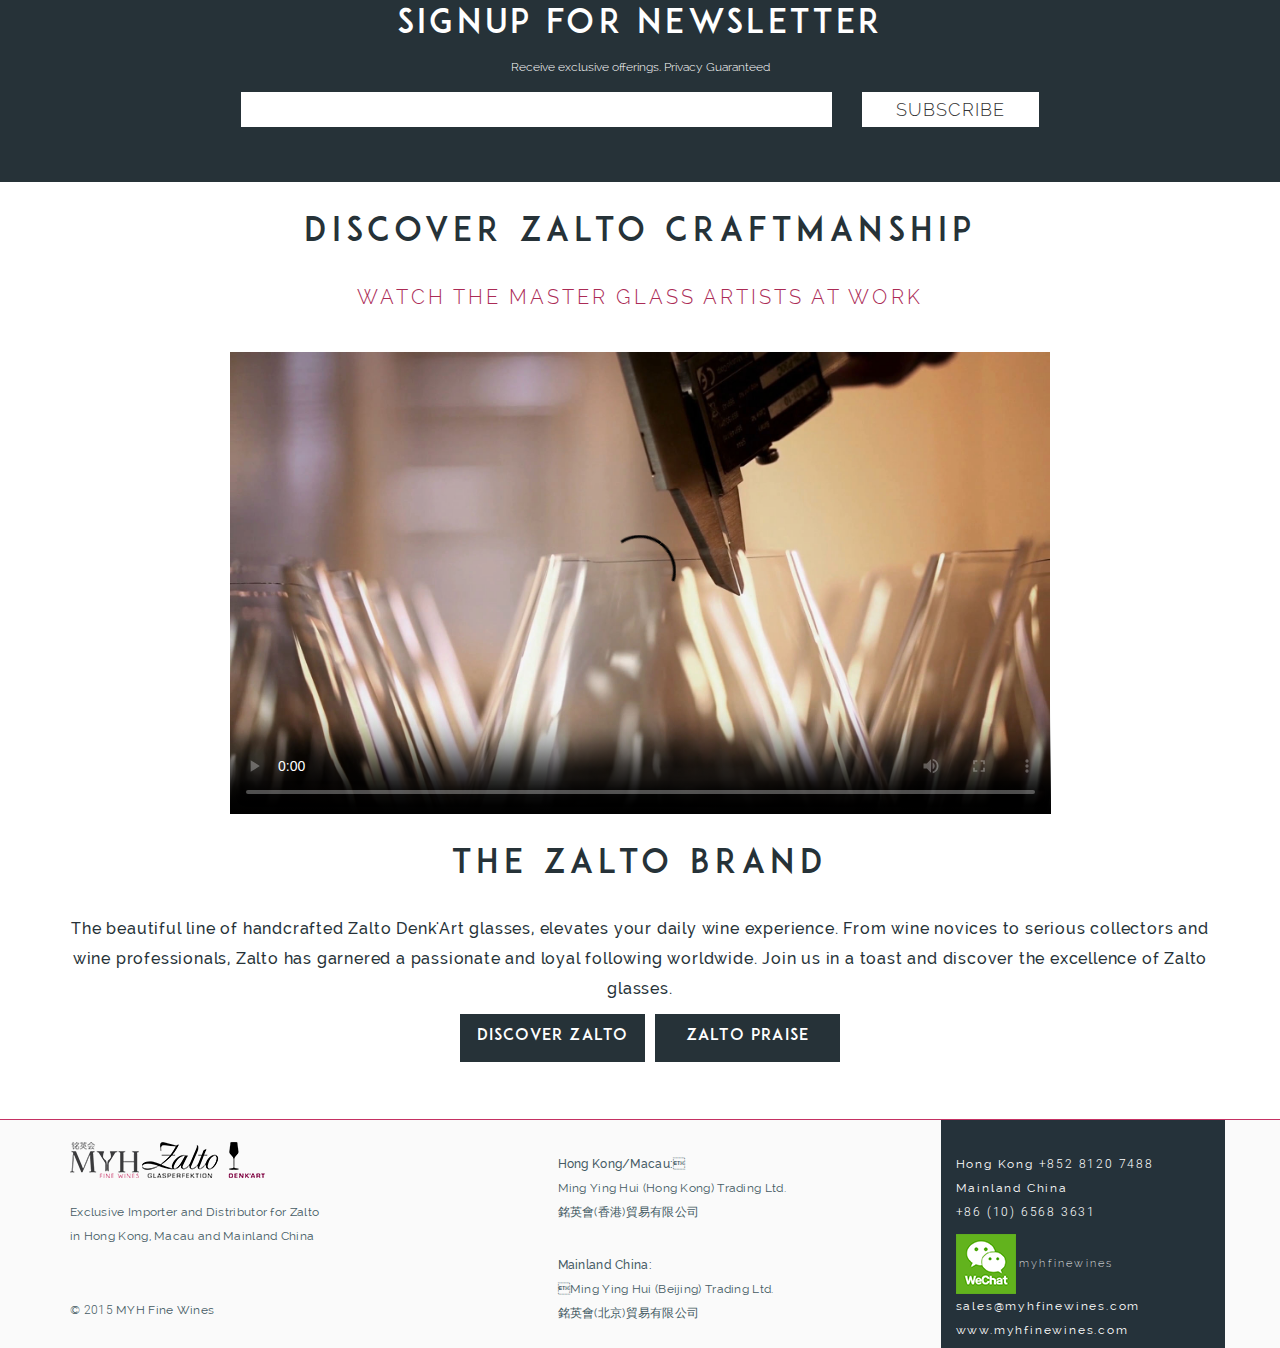
==== commit 311e0bcd: "123" ====
--- a/index.html
+++ b/index.html
@@ -285,7 +285,7 @@
 
                                     </div>
                                     <div class="col-lg-3 col-md-3 col-sm-12 col-xs-12">
-                                        <input type="submit" value="Subscribe" name="subscribe" id="mc-embedded-subscribe" class="subBtn">
+                                        <input type="submit" value="SUBSCRIBE" name="subscribe" id="mc-embedded-subscribe" class="subBtn">
                                     </div>
                                 </div>
                                 <div style="position: absolute; left: -5000px;" aria-hidden="true"><input type="text" name="b_66d3ca932ee7b025ebb7ede53_366f29e352" tabindex="-1" value=""></div>
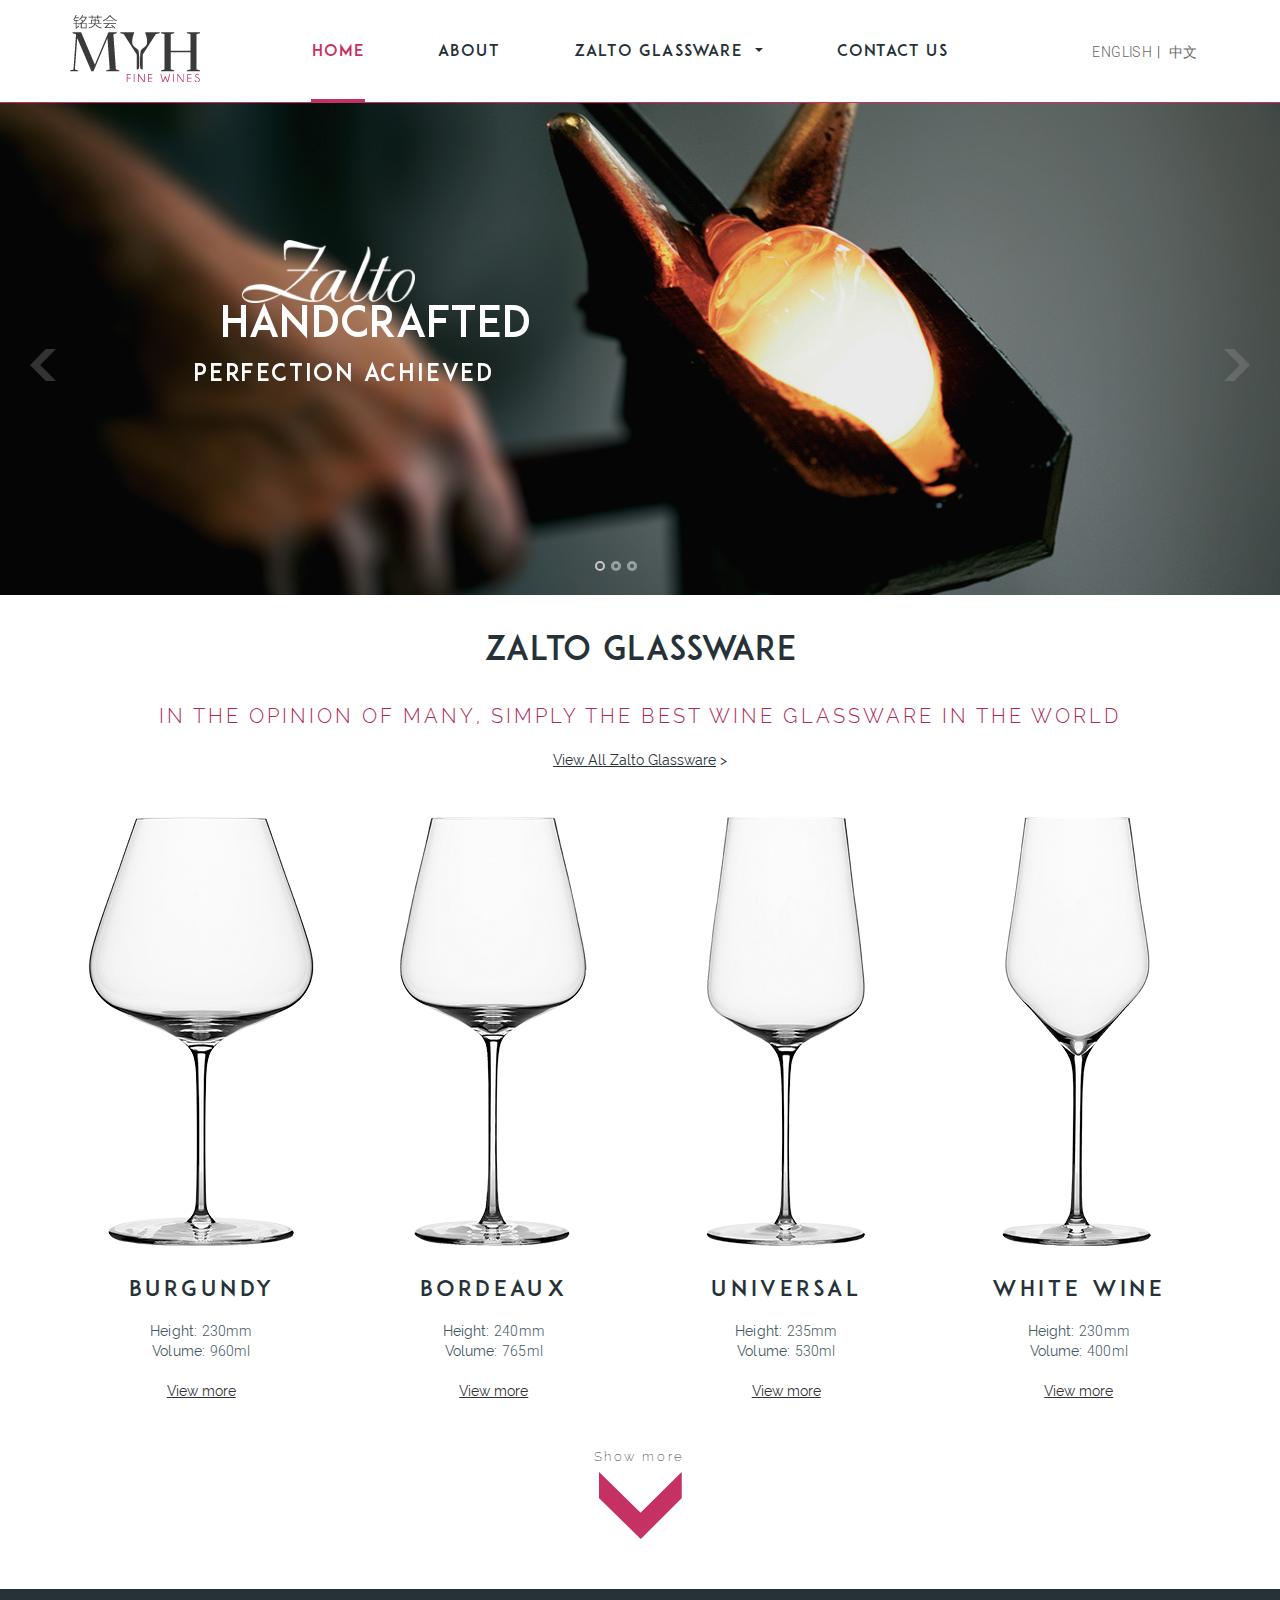
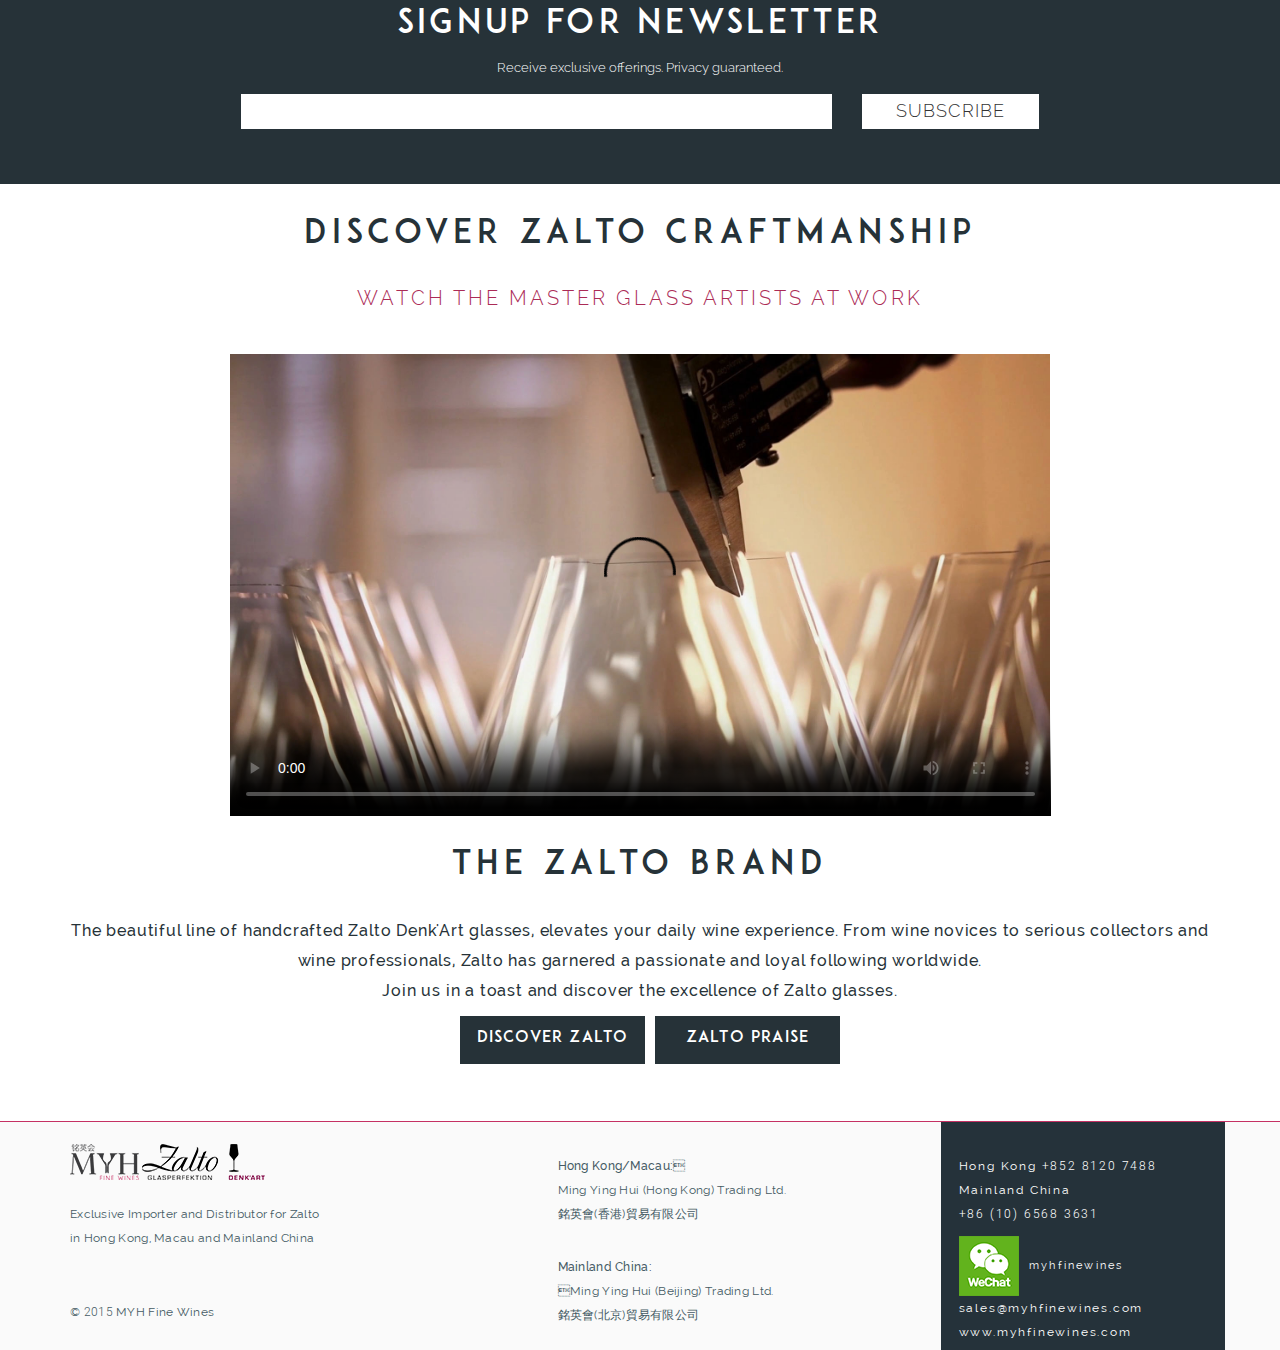
==== commit 16ff11b9: "15951" ====
--- a/index.html
+++ b/index.html
@@ -105,7 +105,7 @@
                     an extra “oomph”
                 </h2>
                 <p class="ms-layer tableP2"
-                   style="top:270px;right: 110px;font-family:'Raleway-Light';font-size:20px;letter-spacing:0.150em"
+                   style="top:270px;right: 110px;font-family:'Raleway-Light';font-size:20px;letter-spacing:0.150em;text-transform:uppercase"
                    data-type="text">Julien Froger, Founder L'Imperatrice</p>
 
                 <div class="ms-layer brand-btn"
@@ -270,7 +270,7 @@
         <div class="container">
             <div class="row">
                 <h3 style="margin-bottom:16px">Signup for Newsletter</h3>
-                <div class="udertext">Receive exclusive offerings. Privacy Guaranteed</div>
+                <div class="udertext">Receive exclusive offerings. Privacy guaranteed.</div>
             </div>
             <div class="row" >
                 <div class="col-lg-12 col-md-12 col-sm-12 col-xs-12">
@@ -331,7 +331,7 @@
                     <h3>The Zalto brand</h3>
                 </div>
                 <div class="col-lg-12 col-md-12 col-sm-12 col-xs-12 ">
-                    <div class="aboutTxt">The beautiful line of handcrafted Zalto Denk'Art glasses, elevates your daily wine experience. From wine novices to serious collectors and wine professionals, Zalto has garnered a passionate and loyal following worldwide. Join us in a toast and discover the excellence of Zalto glasses.</div>
+                    <div class="aboutTxt">The beautiful line of handcrafted Zalto Denk'Art glasses, elevates your daily wine experience. From wine novices to serious collectors and wine professionals, Zalto has garnered a passionate and loyal following worldwide.<br /> Join us in a toast and discover the excellence of Zalto glasses.</div>
                 </div>
             </div>
             <div class="row">
--- a/stylesheets/custom.css
+++ b/stylesheets/custom.css
@@ -96,6 +96,7 @@
     text-align:center;
     cursor:pointer;
 }
+.hyper{font-family:1.071em;}
 .swicher{text-decoration:underline;}
 .pointer{font-family:'ADAM-CGPRO';text-decoration:none;}
 .underline{text-decoration:underline;color:#263238;}
@@ -212,7 +213,7 @@
 } 
 .udertext{
     font-family:'Raleway-Light';
-    font-size:0.857em;
+    font-size:0.929em;
     width:100%;
     text-align:center;
     display:block;
--- a/stylesheets/header_footer.css
+++ b/stylesheets/header_footer.css
@@ -135,17 +135,17 @@
     letter-spacing:0.15em
 }
 .undercover{
-    padding-top: 22px;background-color:#25323a;
+    padding-top: 22px;background-color:#25323a;padding-left: 18px;
 }
 .wechat-logo{
     display:inline-block;
 }
 .wechat-txt{
     display:inline-block;
-    font-family:'Raleway-ExtraLight';
     font-size:11px;
     letter-spacing:0.2em;
     color:white;
+    margin-left: 7px;
 }
 /*-------------footer------end----------*/
 /*---------Adaptive styles section--------------*/
